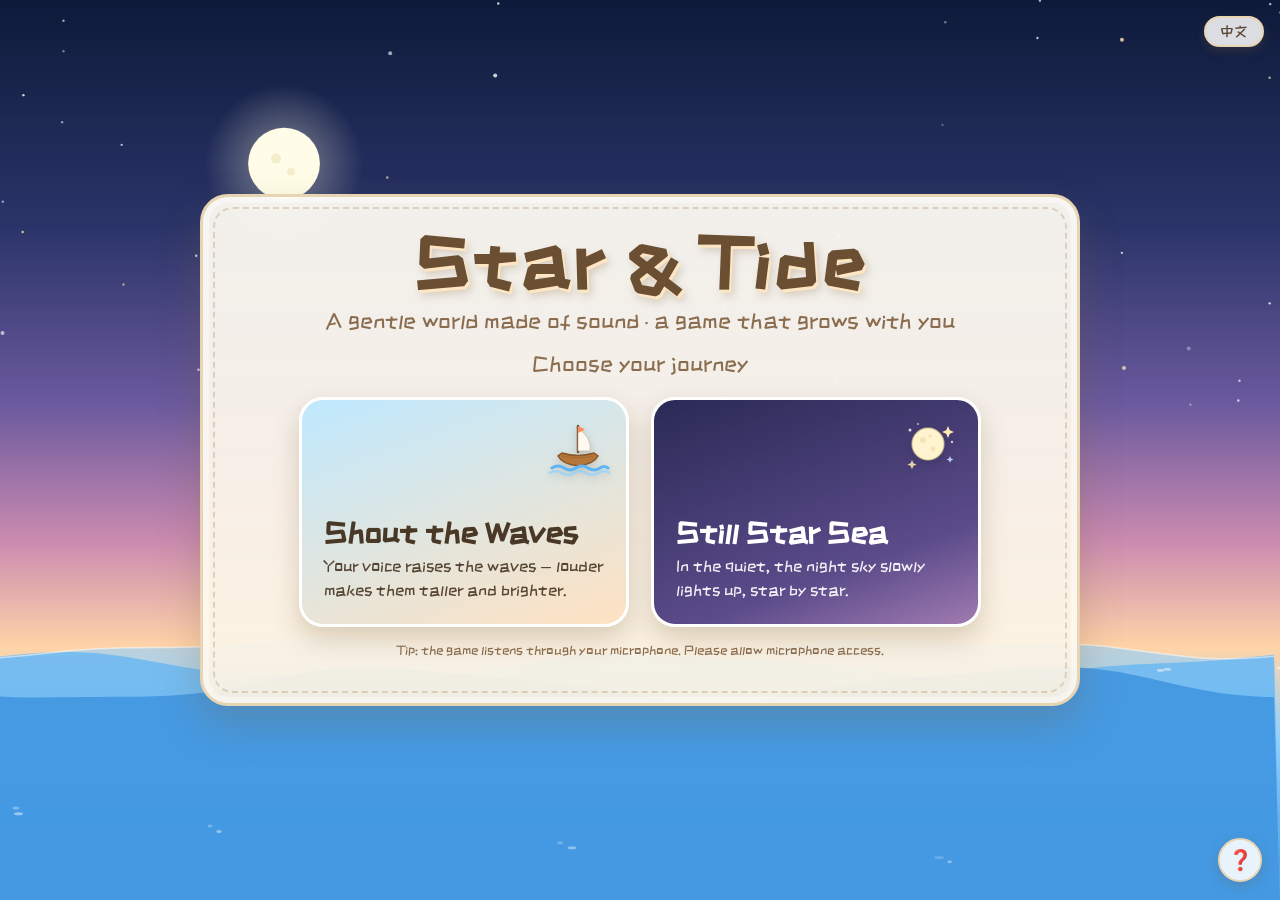
==== voice/index.html @ 32ef1d7f "Initial commit: bilingual minimalist sound portfolio" ====
<!DOCTYPE html>
<html lang="zh">
<head>
<meta charset="UTF-8" />
<meta name="viewport" content="width=device-width, initial-scale=1.0, maximum-scale=1.0, user-scalable=no" />
<title>星海潮汐 · 声音里的温柔世界</title>
<link rel="preconnect" href="https://fonts.googleapis.com">
<link href="https://fonts.googleapis.com/css2?family=ZCOOL+KuaiLe&family=Baloo+2:wght@500;700&display=swap" rel="stylesheet">
<style>
  :root{
    --paper:#fbf3e4; --ink:#5a4632; --soft:#8a6d4f;
    --accent:#ff9bb3; --accent2:#7fc7ff; --gold:#ffd27a; --shadow:rgba(120,90,50,.25);
  }
  *{box-sizing:border-box;-webkit-tap-highlight-color:transparent;}
  html,body{margin:0;padding:0;height:100%;overflow:hidden;}
  body{font-family:'ZCOOL KuaiLe','Baloo 2','STKaiti','KaiTi','Comic Sans MS',cursive,sans-serif;color:var(--ink);background:var(--paper);user-select:none;}
  #game{position:fixed;inset:0;width:100%;height:100%;display:block;z-index:1;}
  .overlay{position:fixed;inset:0;z-index:10;display:flex;align-items:center;justify-content:center;flex-direction:column;padding:24px;text-align:center;}
  .hidden{display:none !important;}
  .panel{background:linear-gradient(180deg,rgba(255,252,244,.94),rgba(251,243,228,.94));border:3px solid #e7d4b3;border-radius:28px;box-shadow:0 18px 40px var(--shadow), inset 0 0 0 6px rgba(255,255,255,.35);padding:30px 34px;max-width:880px;width:100%;position:relative;}
  .panel::after{content:"";position:absolute;inset:10px;border-radius:20px;border:2px dashed rgba(180,150,110,.35);pointer-events:none;}
  h1.title{font-size:clamp(38px,7vw,72px);margin:0 0 6px;color:#6b4f33;letter-spacing:4px;text-shadow:2px 3px 0 #ffe6c2, 4px 6px 8px var(--shadow);}
  .subtitle{font-size:clamp(16px,2.6vw,22px);color:var(--soft);margin:0 0 22px;}
  .cards{display:flex;gap:22px;flex-wrap:wrap;justify-content:center;}
  .theme-card{flex:1 1 280px;max-width:330px;min-height:230px;border-radius:24px;cursor:pointer;position:relative;overflow:hidden;border:3px solid #fff;box-shadow:0 12px 26px var(--shadow);transition:transform .35s cubic-bezier(.2,.9,.3,1.4), box-shadow .35s;padding:22px;color:#4a3826;display:flex;flex-direction:column;justify-content:flex-end;text-align:left;}
  .theme-card:hover{transform:translateY(-10px) rotate(-1deg);box-shadow:0 22px 40px var(--shadow);}
  .theme-card.wave{background:linear-gradient(160deg,#bfe9ff,#ffe2c2);}
  .theme-card.star{background:linear-gradient(160deg,#2a2a55,#5b4b8a 70%,#a07bb0);color:#fff;}
  .theme-card .emoji{position:absolute;top:14px;right:16px;width:64px;height:64px;filter:drop-shadow(0 3px 4px rgba(0,0,0,.15));}
  .theme-card h2{font-size:30px;margin:0 0 6px;}
  .theme-card p{font-size:16px;margin:0;opacity:.92;line-height:1.5;}
  .btn{font-family:inherit;cursor:pointer;border:none;border-radius:999px;padding:12px 26px;font-size:18px;color:#fff;background:linear-gradient(180deg,#ffb06b,#ff8fae);box-shadow:0 8px 18px rgba(255,140,150,.4), inset 0 2px 0 rgba(255,255,255,.5);transition:transform .2s, filter .2s;letter-spacing:1px;}
  .btn:hover{transform:scale(1.06);filter:brightness(1.05);}
  .btn:active{transform:scale(.97);}
  .btn.ghost{background:linear-gradient(180deg,#cdeaff,#a9d8ff);color:#3a5a78;box-shadow:0 8px 18px rgba(120,180,230,.4);}
  .btn.gold{background:linear-gradient(180deg,#ffe08a,#ffbf57);color:#7a5a20;}
  .btn.small{padding:8px 16px;font-size:15px;}
  .lang-pill{position:fixed;top:16px;right:16px;z-index:30;background:rgba(255,255,255,.85);border:2px solid #e7d4b3;border-radius:999px;padding:6px 14px;cursor:pointer;font-size:15px;color:var(--ink);box-shadow:0 4px 10px var(--shadow);}
  #hud .topbar{position:fixed;top:0;left:0;right:0;z-index:12;display:flex;justify-content:space-between;align-items:flex-start;padding:14px 18px;pointer-events:none;}
  #hud .topbar > *{pointer-events:auto;}
  .level-tag{background:rgba(255,252,244,.9);border:2px solid #e7d4b3;border-radius:18px;padding:8px 16px;box-shadow:0 6px 14px var(--shadow);text-align:left;line-height:1.3;}
  .level-tag .lname{font-size:20px;color:#6b4f33;}
  .level-tag .lsub{font-size:13px;color:var(--soft);}
  .timer-box{background:rgba(255,252,244,.9);border:2px solid #e7d4b3;border-radius:18px;padding:8px 18px;box-shadow:0 6px 14px var(--shadow);text-align:center;min-width:110px;}
  .timer-box .tnum{font-size:30px;color:#d2691e;line-height:1;}
  .timer-box .tlabel{font-size:12px;color:var(--soft);}
  .hud-tools{display:flex;gap:8px;}
  #hud .dock{position:fixed;left:0;right:0;bottom:0;z-index:12;display:flex;justify-content:center;align-items:flex-end;gap:18px;padding:14px 18px 18px;flex-wrap:wrap;}
  .meter-wrap{background:rgba(255,252,244,.92);border:2px solid #e7d4b3;border-radius:20px;padding:10px 14px;box-shadow:0 8px 18px var(--shadow);display:flex;gap:14px;align-items:center;}
  #meter{display:block;border-radius:10px;}
  .meter-info{text-align:left;font-size:13px;color:var(--soft);line-height:1.4;min-width:96px;}
  .meter-info b{color:#d2691e;font-size:18px;}
  .progress-wrap{background:rgba(255,252,244,.92);border:2px solid #e7d4b3;border-radius:20px;padding:10px 16px;box-shadow:0 8px 18px var(--shadow);min-width:240px;}
  .progress-wrap .plabel{font-size:13px;color:var(--soft);display:flex;justify-content:space-between;}
  .pbar{height:16px;background:#eadfca;border-radius:999px;overflow:hidden;margin-top:6px;position:relative;}
  .pbar .fill{height:100%;width:0%;border-radius:999px;background:linear-gradient(90deg,#7fc7ff,#ffd27a,#ff9bb3);transition:width .25s;}
  .pticks{position:absolute;top:0;bottom:0;width:2px;background:rgba(120,90,50,.5);}
  .pticks.t60{left:60%;} .pticks.t80{left:80%;} .pticks.t100{left:100%;}
  .enc-box{background:rgba(255,252,244,.95);border:2px solid #e7d4b3;border-radius:20px;padding:10px 18px;box-shadow:0 8px 18px var(--shadow);max-width:360px;font-size:17px;color:#6b4f33;min-height:24px;display:flex;align-items:center;transition:opacity .4s;}
  .center-stage{position:fixed;inset:0;z-index:15;display:flex;align-items:center;justify-content:center;flex-direction:column;pointer-events:none;}
  .start-card{pointer-events:auto;}
  .count-num{font-size:clamp(90px,22vw,200px);color:#fff;text-shadow:0 6px 16px rgba(0,0,0,.3);animation:pop .9s ease;}
  @keyframes pop{0%{transform:scale(.3);opacity:0;}40%{transform:scale(1.1);opacity:1;}100%{transform:scale(1);opacity:.9;}}
  .result-stars{font-size:38px;margin:8px 0 12px;letter-spacing:6px;color:#f5a623;text-shadow:0 2px 6px rgba(245,166,35,.3);}
  .result-enc{font-size:20px;color:#6b4f33;line-height:1.6;margin:8px 0 18px;white-space:pre-line;}
  .result-btns{display:flex;gap:14px;justify-content:center;flex-wrap:wrap;}
  .note{font-size:13px;color:var(--soft);margin-top:14px;line-height:1.5;}
  .fade{animation:fadein .6s ease;}
  @keyframes fadein{from{opacity:0;transform:translateY(10px);}to{opacity:1;transform:none;}}
  .mic-hint{font-size:16px;color:var(--soft);margin:10px 0;}
  .info-btn{position:fixed;bottom:18px;right:18px;z-index:30;width:44px;height:44px;border-radius:50%;border:2px solid #e7d4b3;background:rgba(255,255,255,.88);box-shadow:0 4px 12px var(--shadow);cursor:pointer;font-size:20px;display:flex;align-items:center;justify-content:center;transition:transform .2s;}
  .info-btn:hover{transform:scale(1.1);}
  .info-modal{position:fixed;inset:0;z-index:50;display:flex;align-items:center;justify-content:center;background:rgba(30,20,10,.45);padding:20px;}
  .info-panel{background:linear-gradient(180deg,rgba(255,252,244,.97),rgba(251,243,228,.97));border:3px solid #e7d4b3;border-radius:24px;box-shadow:0 18px 40px var(--shadow);padding:28px 30px;max-width:520px;width:100%;max-height:80vh;overflow-y:auto;position:relative;text-align:left;line-height:1.7;font-size:15px;color:#5a4632;}
  .info-panel h2{font-size:24px;color:#6b4f33;margin:0 0 14px;text-align:center;}
  .info-panel h3{font-size:17px;color:#6b4f33;margin:16px 0 6px;}
  .info-panel p{margin:6px 0;}
  .info-close{position:absolute;top:12px;right:16px;font-size:22px;cursor:pointer;color:var(--soft);background:none;border:none;line-height:1;}
  .info-close:hover{color:#d2691e;}
</style>
</head>
<body>
  <canvas id="game"></canvas>
  <div class="lang-pill" id="langPill">EN</div>
  <button class="info-btn" id="btnInfo" title="说明">❓</button>

  <div class="info-modal hidden" id="infoModal">
    <div class="info-panel">
      <button class="info-close" id="btnInfoClose">✕</button>
      <h2 id="infoTitle">游戏说明</h2>
      <div id="infoBody"></div>
    </div>
  </div>

  <div class="overlay" id="home">
    <div class="panel fade">
      <h1 class="title" data-i18n="title">星海潮汐</h1>
      <p class="subtitle" data-i18n="subtitle">声音里的温柔世界 · 一个用声音陪伴成长的小游戏</p>
      <p class="subtitle" style="margin-top:-10px" data-i18n="chooseTheme">请选择你的旅程</p>
      <div class="cards">
        <div class="theme-card wave" data-theme="wave">
          <div class="emoji"><svg viewBox="0 0 64 64" width="64" height="64"><path d="M12 42 Q16 50 32 52 Q48 50 52 42 L48 39 Q32 44 16 39 Z" fill="#b5763a" stroke="#8a5528" stroke-width="1.5"/><path d="M16 42 Q32 46 48 42" fill="none" stroke="rgba(138,85,40,.4)" stroke-width="1"/><line x1="32" y1="38" x2="32" y2="12" stroke="#7a5230" stroke-width="2.5" stroke-linecap="round"/><path d="M32 14 Q46 24 44 37 L32 37 Z" fill="#fff8ee" stroke="rgba(180,160,130,.5)" stroke-width="1"/><path d="M32 12 L39 15.5 L32 19 Z" fill="#ff8c5a"/><path d="M6 54 Q12 50 18 54 Q24 58 30 54 Q36 50 42 54 Q48 58 54 54 Q58 51 62 54" fill="none" stroke="#5fb4f5" stroke-width="3" stroke-linecap="round"/><path d="M4 59 Q10 55 16 59 Q22 63 28 59 Q34 55 40 59 Q46 63 52 59 Q58 55 64 59" fill="none" stroke="#8fd0ff" stroke-width="2.5" stroke-linecap="round" opacity=".7"/></svg></div>
          <h2 data-i18n="themeWaveName">呐喊逐浪</h2>
          <p data-i18n="themeWaveDesc">用声音唤起浪花，声音越大，浪越高、越灿烂。</p>
        </div>
        <div class="theme-card star" data-theme="star">
          <div class="emoji"><svg viewBox="0 0 64 64" width="64" height="64"><circle cx="30" cy="30" r="16" fill="#fff4cf" stroke="rgba(220,200,140,.6)" stroke-width="1.5"/><circle cx="25" cy="26" r="3" fill="rgba(230,215,160,.5)"/><circle cx="35" cy="35" r="2.4" fill="rgba(230,215,160,.5)"/><circle cx="32" cy="22" r="1.8" fill="rgba(230,215,160,.5)"/><path d="M50 12 l1.8 4.2 4.2 1.8 -4.2 1.8 -1.8 4.2 -1.8 -4.2 -4.2 -1.8 4.2 -1.8 Z" fill="#ffe9b0"/><path d="M14 46 l1.4 3.2 3.2 1.4 -3.2 1.4 -1.4 3.2 -1.4 -3.2 -3.2 -1.4 3.2 -1.4 Z" fill="#ffe9b0" opacity=".85"/><path d="M52 42 l1 2.4 2.4 1 -2.4 1 -1 2.4 -1 -2.4 -2.4 -1 2.4 -1 Z" fill="#cfe3ff" opacity=".9"/><circle cx="12" cy="16" r="1.5" fill="#fff" opacity=".8"/><circle cx="54" cy="28" r="1.2" fill="#fff" opacity=".7"/><circle cx="20" cy="10" r="1" fill="#ffe9b0" opacity=".7"/></svg></div>
          <h2 data-i18n="themeStarName">静观星海</h2>
          <p data-i18n="themeStarDesc">在安静中，让夜空缓缓亮起，星星越来越多。</p>
        </div>
      </div>
      <p class="note" data-i18n="homeNote">小贴士：游戏需要麦克风来聆听你的声音，请允许使用麦克风。</p>
    </div>
  </div>

  <div class="overlay hidden" id="hud">
    <div class="topbar">
      <div style="display:flex;gap:10px;align-items:flex-start;">
        <button class="btn ghost small" id="btnHome" title="返回首页" data-i18n-title="btnHomeTitle">🏠</button>
        <div class="level-tag">
          <div class="lname" id="hudLevelName">—</div>
          <div class="lsub" id="hudLevelSub">—</div>
        </div>
      </div>
      <div style="display:flex;gap:10px;align-items:flex-start;">
        <div class="timer-box">
          <div class="tnum" id="hudTimer">--</div>
          <div class="tlabel" id="hudTimerLabel">--</div>
        </div>
        <div class="hud-tools">
          <button class="btn ghost small" id="btnSound">🔊</button>
          <button class="btn ghost small" id="btnBack">↩</button>
        </div>
      </div>
    </div>
    <div class="center-stage" id="centerStage"></div>
    <div class="dock">
      <div class="meter-wrap">
        <canvas id="meter" width="200" height="64"></canvas>
        <div class="meter-info">
          <div data-i18n="volLabel">声音强度</div>
          <b id="volNum">0</b>
          <div id="dbNum" style="font-size:11px;">~ 0 dB</div>
          <div style="font-size:11px;" data-i18n="histLabel">近30秒声音记录</div>
        </div>
      </div>
      <div class="progress-wrap">
        <div class="plabel"><span data-i18n="goalLabel">本关目标</span><span id="goalPct">0%</span></div>
        <div class="pbar">
          <div class="pticks t60"></div><div class="pticks t80"></div><div class="pticks t100"></div>
          <div class="fill" id="goalFill"></div>
        </div>
      </div>
      <div class="enc-box" id="encBox" data-i18n="encStart">准备好，就开始吧！</div>
    </div>
  </div>

  <div class="overlay hidden" id="result">
    <div class="panel fade">
      <h1 class="title" id="resultTitle" style="font-size:46px;">🌟</h1>
      <div class="result-stars" id="resultStars">★★★</div>
      <p class="result-enc" id="resultEnc">—</p>
      <div class="result-btns" id="resultBtns"></div>
    </div>
  </div>

<script>
"use strict";
const I18N = {
  zh:{
    title:"星海潮汐", subtitle:"声音里的温柔世界 · 一个用声音陪伴成长的小游戏",
    chooseTheme:"请选择你的旅程",
    themeWaveName:"呐喊逐浪", themeWaveDesc:"用声音唤起浪花，声音越大，浪越高、越灿烂。",
    themeStarName:"静观星海", themeStarDesc:"在安静中，让夜空缓缓亮起，星星越来越多。",
    homeNote:"小贴士：游戏需要麦克风来聆听你的声音，请允许使用麦克风。",
    start:"开始", back:"返回首页", next:"下一关", replay:"再来一次",
    langToggle:"EN",
    volLabel:"声音强度", histLabel:"近30秒声音记录",
    goalLabel:"本关目标", goalFull:"圆满达成",
    timerLeft:"剩余时间", timerRun:"已进行",
    levelLabel:"第 {n} 关", endless:"无尽探索",
    waveTag:"呐喊逐浪", starTag:"静观星海",
    encStart:"准备好，就开始吧！",
    micTitle:"正在聆听你的声音…",
    micHint:"请允许浏览器使用麦克风，这是游戏唯一的数据来源。",
    micErr:"没能连接到麦克风。",
    micFallback:"用点击模拟声音继续体验",
    countGo:"开始！",
    paused:"已暂停",
    wave_low:"轻轻吸一口气，试着把声音放出来吧～",
    wave_mid:"再大声一点点，浪花会更欢快！",
    wave_high:"太棒了！海浪正随着你的声音翻涌！",
    wave_none:"还没有声音呢，深呼吸，喊出来试试看。",
    star_loud:"把声音轻轻收起来，看星星慢慢醒来。",
    star_quiet:"好安静呀，星空正为你一点点铺开。",
    wave_t0:"每一次发声，海面都轻轻回应了你。再来一次，浪花会更高！",
    wave_t60:"海浪已为你跳起温柔的舞，真了不起！",
    wave_t80:"汹涌的浪花在为你欢呼，气势如虹！",
    wave_t100:"你与大海共鸣，整片海洋都在为你歌唱！",
    star_t0:"你已经点亮了几颗小星星，慢慢来，星海会越来越大。",
    star_t60:"星河初现，宁静而美好，你做得很好。",
    star_t80:"银河横贯天际，你的安静真了不起。",
    star_t100:"你与星空融为一体，静谧圆满，温柔至极。",
    endlessDone:"你探索了 {t} 秒，声音里的世界因你而生动。",
    wave_motto_t100:"🌊 整片海洋都在为你欢呼，你就是最耀眼的浪花！",
    wave_motto_t80:"🌊 浪潮因你而澎湃，你真的很了不起！",
    wave_motto_t60:"🌊 浪花已为你跳跃，继续加油，大海在等你！",
    wave_motto_t0:"🌊 每一朵浪花都记住了你的声音，再试一次吧！",
    star_motto_t100:"🌌 整片星河为你闪耀，你的宁静温柔而强大！",
    star_motto_t80:"🌌 银河因你而流淌，安静的力量真了不起！",
    star_motto_t60:"🌌 星星已为你亮起，继续守护这份宁静吧！",
    star_motto_t0:"🌌 第一颗星星已悄悄亮起，再安静一点点就好！",
    endlessMottoWave:"🌊 你的探索永不止步，大海因你而生动！",
    endlessMottoStar:"🌌 你的宁静让星空永不黯淡，继续前行吧！",
    hintLoud:"\n（再大声一点、多发几声，稍微努力一下就可以通过啦，再来一次吧！）",
    hintQuiet:"\n（再安静一点，稍微努力一下就可以通过啦，再来一次吧！）",
    hintUnlock:"\n（已解锁下一关，也可以再练一次拿更好的成绩！）",
    fallbackHint:"（{t}：按住空格 / 点击 制造声音）",
    btnHomeTitle:"返回首页",
    infoTitle:"游戏说明",
    infoHowTo:"🎮 操作说明",
    infoHowToBody:"① 选择主题卡片进入游戏；\n② 允许浏览器使用麦克风；\n③ 「呐喊逐浪」——对着麦克风发声，声音越大浪花越高；\n④ 「静观星海」——保持安静，星空会缓缓亮起；\n⑤ 每关有目标进度，达到 60% 以上即可解锁下一关；\n⑥ 若无麦克风，可点击右上角 🔊 切换为点击/空格模拟声音。",
    infoAbout:"🌊 开发背景",
    infoAboutBody:"「星海潮汐」是一款以声音为交互核心的温柔小游戏，专为儿童与家庭设计。\n\n我们相信声音是情感表达最自然的方式——孩子的一声呐喊、一次安静，都值得被看见。游戏用海浪与星空回应孩子的声音，让他们在玩耍中感受表达与宁静的力量。\n\n本游戏为纯前端实现，无需安装，打开即玩。所有声音数据仅在本地浏览器中处理，不会上传任何信息。",
    infoClose:"关闭"
  },
  en:{
    title:"Star & Tide", subtitle:"A gentle world made of sound · a game that grows with you",
    chooseTheme:"Choose your journey",
    themeWaveName:"Shout the Waves", themeWaveDesc:"Your voice raises the waves — louder makes them taller and brighter.",
    themeStarName:"Still Star Sea", themeStarDesc:"In the quiet, the night sky slowly lights up, star by star.",
    homeNote:"Tip: the game listens through your microphone. Please allow microphone access.",
    start:"Start", back:"Home", next:"Next", replay:"Retry",
    langToggle:"中文",
    volLabel:"Sound", histLabel:"Last 30s",
    goalLabel:"Goal", goalFull:"Complete!",
    timerLeft:"Time left", timerRun:"Elapsed",
    levelLabel:"Level {n}", endless:"Endless",
    waveTag:"Shout the Waves", starTag:"Still Star Sea",
    encStart:"When you are ready, begin!",
    micTitle:"Listening to your voice…",
    micHint:"Please allow the browser to use your microphone — it is the only data source.",
    micErr:"Could not connect to the microphone.",
    micFallback:"Continue with tap-to-simulate sound",
    countGo:"Go!",
    paused:"Paused",
    wave_low:"Take a breath and try letting your voice out~",
    wave_mid:"A little louder — the waves will cheer more!",
    wave_high:"Wonderful! The waves surge with your voice!",
    wave_none:"No sound yet — breathe deep and give a shout.",
    star_loud:"Softly gather your voice; watch the stars wake.",
    star_quiet:"So quiet — the starry sky unfolds for you.",
    wave_t0:"Every sound you made, the sea gently answered. Try again — the waves will rise higher!",
    wave_t60:"The waves danced a tender dance for you — bravo!",
    wave_t80:"Roaring waves cheer for you, full of spirit!",
    wave_t100:"You resonated with the ocean; the whole sea sings for you!",
    star_t0:"You already lit a few little stars. Take your time — the sea of stars will grow.",
    star_t60:"A river of stars appears, calm and beautiful — well done.",
    star_t80:"The galaxy stretches across the sky; your quiet is amazing.",
    star_t100:"You became one with the stars — serene, whole, and tender.",
    endlessDone:"You explored for {t} seconds; the world of sound came alive because of you.",
    wave_motto_t100:"🌊 The whole ocean cheers for you — you are the brightest wave!",
    wave_motto_t80:"🌊 The waves surge because of you — truly amazing!",
    wave_motto_t60:"🌊 The waves are dancing for you — keep going, the sea awaits!",
    wave_motto_t0:"🌊 Every wave remembers your voice — try once more!",
    star_motto_t100:"🌌 The entire galaxy shines for you — your calm is gentle and powerful!",
    star_motto_t80:"🌌 The milky way flows because of you — the power of quiet is amazing!",
    star_motto_t60:"🌌 Stars have lit up for you — keep guarding this serenity!",
    star_motto_t0:"🌌 The first star has quietly appeared — just a little more quiet!",
    endlessMottoWave:"🌊 Your exploration never stops — the sea comes alive because of you!",
    endlessMottoStar:"🌌 Your calm keeps the stars shining — keep going!",
    hintLoud:"\n(A little louder and more voices — just a bit more effort and you'll pass. Try again!)",
    hintQuiet:"\n(A little quieter — just a bit more effort and you'll pass. Try again!)",
    hintUnlock:"\n(Next level unlocked! You can also retry for a better score!)",
    fallbackHint:"({t}: hold Space / tap to make sound)",
    btnHomeTitle:"Back to home",
    infoTitle:"About",
    infoHowTo:"🎮 How to Play",
    infoHowToBody:"① Pick a theme card to start;\n② Allow microphone access in your browser;\n③ \"Shout the Waves\" — speak/shout into the mic, louder makes bigger waves;\n④ \"Still Star Sea\" — stay quiet and watch the starry sky light up;\n⑤ Reach 60%+ of the goal to unlock the next level;\n⑥ No mic? Tap 🔊 to switch to tap/space-bar sound simulation.",
    infoAbout:"🌊 Background",
    infoAboutBody:"\"Star & Tide\" is a gentle voice-driven mini game designed for children and families.\n\nWe believe voice is the most natural form of emotional expression — a child's shout or silence deserves to be seen. The game responds with waves and starlight, letting kids feel the power of expression and calm through play.\n\nThis game is pure front-end, no installation needed. All audio data is processed locally in your browser — nothing is ever uploaded.",
    infoClose:"Close"
  }
};
let lang = localStorage.getItem("lang") || "en";

/**
 * Translate a key to the current language string.
 * @param {string} k - i18n key
 * @returns {string} Translated text or the key itself if not found
 */
const T = k => (I18N[lang][k] != null ? I18N[lang][k] : k);

/** Linear interpolation between a and b by factor t. */
const lerp=(a,b,t)=>a+(b-a)*t;

/** Clamp value v between min a and max b. */
const clamp=(v,a,b)=>Math.max(a,Math.min(b,v));

/** Generate a random float between a and b. */
const rand=(a,b)=>a+Math.random()*(b-a);

/**
 * Draw a rounded rectangle path on the given context.
 * @param {CanvasRenderingContext2D} c - Target context
 * @param {number} x - X position
 * @param {number} y - Y position
 * @param {number} w - Width
 * @param {number} h - Height
 * @param {number} r - Corner radius
 */
function roundRect(c,x,y,w,h,r){c.beginPath();c.moveTo(x+r,y);c.arcTo(x+w,y,x+w,y+h,r);c.arcTo(x+w,y+h,x,y+h,r);c.arcTo(x,y+h,x,y,r);c.arcTo(x,y,x+w,y,r);c.closePath();}

/** Apply i18n translations to all elements with data-i18n / data-i18n-title attributes. */
function setI18n(){
  document.querySelectorAll("[data-i18n]").forEach(el=>{el.textContent=T(el.dataset.i18n);});
  document.querySelectorAll("[data-i18n-title]").forEach(el=>{el.title=T(el.dataset.i18nTitle);});
  const pill=document.getElementById("langPill"); if(pill) pill.textContent=T("langToggle");
}

/**
 * Format seconds into a readable time string (e.g. "1:05").
 * @param {number} s - Seconds
 * @returns {string} Formatted time
 */
function fmtTime(s){s=Math.max(0,Math.ceil(s));const m=Math.floor(s/60);const ss=s%60;return (m>0?m+":":"")+String(ss).padStart(m>0?2:1,"0");}

const wasTest = false; // Test mode: enable 5-second levels for quick result preview
const LEVELS = wasTest
  ? [{id:1,duration:5}]
  : [
      {id:1,duration:30},
      {id:2,duration:50},
      {id:3,duration:90},
      {id:4,duration:120},
      {id:5,duration:Infinity}
    ];
const state={
  screen:"home",
  theme:null,
  levelIndex:0,
  started:false,
  running:false,
  countdown:0,
  timeLeft:0,
  elapsed:0,
  score:0,
  target:0,
  vol:0,
  rawVol:0,
  history:[],
  histAccum:0,
  encKey:null,
  paused:false,
  audioFallback:false,
  fallbackVol:0
};
let audioCtx=null, analyser=null, micData=null, audioReady=false;

/**
 * Initialize microphone audio input via Web Audio API.
 * @returns {Promise<boolean>} True if mic access was granted
 */
async function initAudio(){
  try{
    const stream=await navigator.mediaDevices.getUserMedia({
      audio:{echoCancellation:false,noiseSuppression:false,autoGainControl:false}
    });
    audioCtx=new (window.AudioContext||window.webkitAudioContext)();
    const src=audioCtx.createMediaStreamSource(stream);
    analyser=audioCtx.createAnalyser();
    analyser.fftSize=1024;
    src.connect(analyser);
    micData=new Uint8Array(analyser.fftSize);
    audioReady=true;
    return true;
  }catch(e){
    audioReady=false;
    return false;
  }
}
/**
 * Get the current normalized volume level (0~1) from mic or fallback.
 * @returns {number} Volume level between 0 and 1
 */
function getVolume(){
  if(state.audioFallback){
    return state.fallbackVol;
  }
  if(!audioReady||!analyser) return 0;
  analyser.getByteTimeDomainData(micData);
  let sum=0;
  for(let i=0;i<micData.length;i++){const v=(micData[i]-128)/128;sum+=v*v;}
  const rms=Math.sqrt(sum/micData.length);
  return clamp(rms*3.2,0,1);
}
const canvas=document.getElementById("game");
const ctx=canvas.getContext("2d");
const meter=document.getElementById("meter");
const mctx=meter.getContext("2d");
let W=0,H=0,DPR=1;

/** Resize the canvas to match the window size with device pixel ratio scaling. */
function resize(){
  DPR=Math.min(2,window.devicePixelRatio||1);
  W=window.innerWidth; H=window.innerHeight;
  canvas.width=W*DPR; canvas.height=H*DPR;
  canvas.style.width=W+"px"; canvas.style.height=H+"px";
  ctx.setTransform(DPR,0,0,DPR,0,0);
}
window.addEventListener("resize",resize); resize();
let scene={clouds:[],flowers:[],trees:[],butterflies:[],birds:[],stars:[],moon:null,sun:null,particles:[],seaItems:[],boats:[]};
let homeMoon={x:0,y:0,r:30}; // Home page moon random position + size (randomized on each load)
homeMoon={x:rand(W*0.12,W*0.88), y:rand(H*0.05,H*0.2), r:30*rand(0.8,1.2)};
/**
 * Build all scene objects (clouds, flowers, boats, fish, birds, stars, etc.) for the given theme.
 * @param {string} theme - "wave" or "star"
 */
function buildScene(theme){
  scene={clouds:[],flowers:[],trees:[],butterflies:[],birds:[],stars:[],moon:null,sun:null,particles:[],seaItems:[],boats:[]};
  const cloudN = theme==="star"?5:7;
  for(let i=0;i<cloudN;i++){
    scene.clouds.push({x:rand(0,W),y:rand(H*0.05,H*0.4),s:rand(.7,1.5),sp:rand(6,16)*(Math.random()<.5?-1:1)});
  }
  for(let i=0;i<14;i++){
    scene.flowers.push({x:rand(0,W),y:H-rand(0,40),c:["#ff9bb3","#ffd27a","#b6e3a7","#c9a7ff","#ffb56b"][i%5],s:rand(.7,1.3),ph:rand(0,6)});
  }
  if(theme==="wave"){
    // Sun at random position
    scene.sun={x:rand(W*0.15,W*0.85), y:rand(H*0.08,H*0.28)};
    // Distant boats drifting right-to-left, with random cargo ships
    const boatN=Math.floor(rand(2,5));
    for(let i=0;i<boatN;i++){
      const isShip=Math.random()<0.3;
      scene.boats.push({x:rand(0,W),s:rand(.6,1.1),sp:rand(10,22),ph:rand(0,6),type:isShip?"ship":"sail"});
    }
    // Swimming fish in the sea, 5 species randomly generated
    const fishN=Math.floor(rand(3,7));
    for(let i=0;i<fishN;i++){
      const kind=Math.floor(rand(0,5));
      const dir=Math.random()<.5?-1:1;
      scene.seaItems.push({
        type:"fish", kind:kind,
        x:rand(W*0.05,W*0.95), y:rand(H*0.66,H*0.92),
        vx:rand(10,35)*dir, s:rand(.7,1.3), ph:rand(0,6)
      });
    }
    // Seagulls (random flight direction)
    for(let i=0;i<5;i++){ const dir=Math.random()<.5?-1:1; scene.birds.push({x:rand(0,W),y:rand(H*0.08,H*0.35),sp:rand(18,42),ph:rand(0,6),s:rand(.7,1.2),dir:dir}); }
  }
  if(theme==="star"){
    for(let i=0;i<4;i++){
      scene.butterflies.push({x:rand(0,W),y:rand(H*0.3,H*0.7),vx:rand(-20,20),vy:rand(-12,12),ph:rand(0,6),s:rand(.7,1.2)});
    }
  }
  if(theme==="star"){
    const maxStars=160;
    for(let i=0;i<maxStars;i++){
      scene.stars.push({
        x:rand(0,W), y:rand(0,H*0.62), r:rand(.6,2.2),
        ph:rand(0,6.28), sp:rand(.6,2), reveal:0,
        hue: Math.random()<.15?"#ffe9b0":(Math.random()<.3?"#cfe3ff":"#ffffff")
      });
    }
    scene.moon={type:"full",x:rand(W*0.15,W*0.85),y:rand(H*0.12,H*0.34),r:rand(34,52)};
  }
}
/**
 * Paint a vertical linear gradient sky background.
 * @param {string} top - Top color
 * @param {string} bottom - Bottom color
 */
function paintSky(top,bottom){
  const g=ctx.createLinearGradient(0,0,0,H);
  g.addColorStop(0,top); g.addColorStop(1,bottom);
  ctx.fillStyle=g; ctx.fillRect(0,0,W,H);
}

/**
 * Draw a soft radial-gradient circle (glow effect).
 * @param {number} x - Center X
 * @param {number} y - Center Y
 * @param {number} r - Radius
 * @param {string} color - Center color (fades to transparent)
 */
function softCircle(x,y,r,color){
  const g=ctx.createRadialGradient(x,y,0,x,y,r);
  g.addColorStop(0,color); g.addColorStop(1,"rgba(255,255,255,0)");
  ctx.fillStyle=g; ctx.beginPath(); ctx.arc(x,y,r,0,6.2832); ctx.fill();
}

/**
 * Draw a fluffy cloud composed of overlapping circles with a soft bottom shadow.
 * @param {number} x - Cloud center X
 * @param {number} y - Cloud center Y
 * @param {number} s - Scale factor
 * @param {number} alpha - Opacity (0~1)
 */
function drawCloud(x,y,s,alpha){
  ctx.save(); ctx.globalAlpha=alpha;
  const r=22*s;
  // Multiple overlapping circles form a natural cloud shape
  ctx.fillStyle="#ffffff";
  ctx.beginPath();
  ctx.arc(x, y, r*0.9, 0, 6.2832);
  ctx.arc(x+r*0.8, y-r*0.25, r*0.7, 0, 6.2832);
  ctx.arc(x+r*1.6, y, r*0.8, 0, 6.2832);
  ctx.arc(x+r*0.4, y-r*0.55, r*0.6, 0, 6.2832);
  ctx.arc(x+r*1.1, y-r*0.5, r*0.65, 0, 6.2832);
  ctx.arc(x+r*0.8, y+r*0.2, r*0.75, 0, 6.2832);
  ctx.fill();
  // Soft bottom shadow
  ctx.fillStyle="rgba(200,215,235,.25)";
  ctx.beginPath();
  ctx.ellipse(x+r*0.8, y+r*0.35, r*1.3, r*0.35, 0, 0, 6.2832);
  ctx.fill();
  ctx.restore();
}
/**
 * Draw a small flower with petals and a stem that sways in the breeze.
 * @param {number} x - Base X position
 * @param {number} y - Base Y position
 * @param {string} c - Petal color
 * @param {number} s - Scale factor
 * @param {number} ph - Phase offset for sway animation
 * @param {number} t - Current time in seconds
 */
function drawFlower(x,y,c,s,ph,t){
  ctx.save(); ctx.translate(x,y); ctx.scale(s,s);
  ctx.strokeStyle="#5a8a4a"; ctx.lineWidth=3; ctx.beginPath(); ctx.moveTo(0,0); ctx.lineTo(0,-18); ctx.stroke();
  const sway=Math.sin(t*1.1+ph)*2;
  ctx.translate(sway,-18);
  for(let i=0;i<5;i++){
    ctx.save(); ctx.rotate(i/5*6.2832);
    ctx.fillStyle=c; ctx.beginPath(); ctx.ellipse(0,-7,4,7,0,0,6.2832); ctx.fill();
    ctx.restore();
  }
  ctx.fillStyle="#fff3c4"; ctx.beginPath(); ctx.arc(0,0,4,0,6.2832); ctx.fill();
  ctx.restore();
}
/**
 * Draw a simple cartoon tree with trunk and layered canopy.
 * @param {number} x - Base X position
 * @param {number} y - Base Y position
 * @param {number} s - Scale factor
 */
function drawTree(x,y,s){
  ctx.save(); ctx.translate(x,y); ctx.scale(s,s);
  ctx.fillStyle="#9c6b3f"; ctx.strokeStyle="#7a5230"; ctx.lineWidth=3;
  ctx.beginPath(); ctx.moveTo(-6,0); ctx.quadraticCurveTo(-3,-30,0,-46); ctx.quadraticCurveTo(3,-30,6,0); ctx.closePath(); ctx.fill(); ctx.stroke();
  ctx.fillStyle="#8fd08a"; ctx.strokeStyle="#5a8a4a";
  for(let i=0;i<3;i++){
    ctx.beginPath(); ctx.arc(-10+i*10,-50-i*6,16-i*3,0,6.2832); ctx.fill(); ctx.stroke();
  }
  ctx.restore();
}
/**
 * Draw a boat (sailboat or cargo ship) at the given position with rocking angle.
 * @param {number} x - X position
 * @param {number} y - Y position
 * @param {number} s - Scale factor
 * @param {number} rock - Rotation angle in radians
 * @param {string} type - "sail" or "ship"
 */
function drawBoat(x,y,s,rock,type){
  ctx.save(); ctx.translate(x,y); ctx.scale(s,s); ctx.rotate(rock);
  if(type==="ship"){
    // Cargo ship hull
    ctx.fillStyle="#5a6a7a"; ctx.strokeStyle="#3d4a56"; ctx.lineWidth=2;
    ctx.beginPath();
    ctx.moveTo(-30,0); ctx.lineTo(-26,10); ctx.quadraticCurveTo(0,14,26,10); ctx.lineTo(30,0);
    ctx.lineTo(26,-2); ctx.quadraticCurveTo(0,2,-26,-2);
    ctx.closePath(); ctx.fill(); ctx.stroke();
    // Hull stripe
    ctx.strokeStyle="rgba(255,255,255,.3)"; ctx.lineWidth=1.5;
    ctx.beginPath(); ctx.moveTo(-24,4); ctx.quadraticCurveTo(0,8,24,4); ctx.stroke();
    // Cabin
    ctx.fillStyle="#e8e0d4"; ctx.strokeStyle="#9a8a7a"; ctx.lineWidth=1;
    ctx.beginPath(); ctx.rect(-14,-14,28,13); ctx.fill(); ctx.stroke();
    // Windows
    ctx.fillStyle="#8ecae6";
    for(let i=0;i<4;i++){ ctx.beginPath(); ctx.arc(-9+i*6,-7,2.2,0,6.2832); ctx.fill(); }
    // Chimney
    ctx.fillStyle="#d94f4f";
    ctx.beginPath(); ctx.rect(-3,-24,6,11); ctx.fill();
    ctx.fillStyle="#333";
    ctx.beginPath(); ctx.rect(-3,-26,6,3); ctx.fill();
  }else{
    // Sailboat hull
    ctx.fillStyle="#b5763a"; ctx.strokeStyle="#8a5528"; ctx.lineWidth=2;
    ctx.beginPath();
    ctx.moveTo(-22,0); ctx.quadraticCurveTo(-18,10,0,12);
    ctx.quadraticCurveTo(18,10,22,0);
    ctx.lineTo(18,-2); ctx.quadraticCurveTo(0,4,-18,-2);
    ctx.closePath(); ctx.fill(); ctx.stroke();
    ctx.strokeStyle="rgba(138,85,40,.4)"; ctx.lineWidth=1;
    ctx.beginPath(); ctx.moveTo(-16,3); ctx.quadraticCurveTo(0,7,16,3); ctx.stroke();
    ctx.strokeStyle="#7a5230"; ctx.lineWidth=2.5;
    ctx.beginPath(); ctx.moveTo(0,-2); ctx.lineTo(0,-34); ctx.stroke();
    ctx.fillStyle="#fff8ee"; ctx.strokeStyle="rgba(180,160,130,.5)"; ctx.lineWidth=1;
    ctx.beginPath(); ctx.moveTo(0,-32); ctx.quadraticCurveTo(16,-20,14,-4); ctx.lineTo(0,-4); ctx.closePath(); ctx.fill(); ctx.stroke();
    ctx.fillStyle="#ff8c5a";
    ctx.beginPath(); ctx.moveTo(0,-34); ctx.lineTo(8,-30); ctx.lineTo(0,-26); ctx.closePath(); ctx.fill();
  }
  ctx.restore();
}
/**
 * Draw a seagull with flapping wings, body, head, beak and tail.
 * @param {object} b - Bird state {x, y, s, ph, dir}
 * @param {number} t - Current time in seconds
 */
function drawSeagull(b,t){
  ctx.save(); ctx.translate(b.x,b.y); ctx.scale((b.s||1)*(b.dir<0?-1:1),b.s||1);
  const flap=Math.sin(t*5+b.ph)*0.5;
  ctx.strokeStyle="#4a5568"; ctx.lineWidth=2; ctx.fillStyle="#fff";
  // Body
  ctx.beginPath(); ctx.ellipse(0,0,7,4,0,0,6.2832); ctx.fill();
  ctx.strokeStyle="rgba(74,85,104,.4)"; ctx.lineWidth=1; ctx.stroke();
  // Left wing
  ctx.fillStyle="#f7f7f7"; ctx.strokeStyle="#4a5568"; ctx.lineWidth=1.5;
  ctx.beginPath(); ctx.moveTo(-3,-2);
  ctx.quadraticCurveTo(-12,-8-flap*10,-18,-4-flap*12);
  ctx.quadraticCurveTo(-12,-2,-3,1);
  ctx.closePath(); ctx.fill(); ctx.stroke();
  // Right wing
  ctx.beginPath(); ctx.moveTo(3,-2);
  ctx.quadraticCurveTo(12,-8-flap*10,18,-4-flap*12);
  ctx.quadraticCurveTo(12,-2,3,1);
  ctx.closePath(); ctx.fill(); ctx.stroke();
  // Head
  ctx.fillStyle="#fff";
  ctx.beginPath(); ctx.arc(7,-1,3.5,0,6.2832); ctx.fill();
  // Eye
  ctx.fillStyle="#333";
  ctx.beginPath(); ctx.arc(8,-1.5,1,0,6.2832); ctx.fill();
  // Beak
  ctx.fillStyle="#f5a623";
  ctx.beginPath(); ctx.moveTo(10,-1); ctx.lineTo(14,0); ctx.lineTo(10,1.5); ctx.closePath(); ctx.fill();
  // Tail
  ctx.fillStyle="#e8e8e8";
  ctx.beginPath(); ctx.moveTo(-7,0); ctx.lineTo(-12,-2); ctx.lineTo(-11,2); ctx.closePath(); ctx.fill();
  ctx.restore();
}
/**
 * Draw a cartoon fish with body, belly, tail, dorsal fin, eye and blush.
 * @param {number} x - X position
 * @param {number} y - Y position
 * @param {number} s - Scale factor
 * @param {boolean} flip - Whether to flip horizontally
 * @param {number} t - Current time in seconds
 * @param {number} ph - Phase offset for tail animation
 * @param {number} kind - Fish species index (0~4)
 */
function drawFish(x,y,s,flip,t,ph,kind){
  ctx.save(); ctx.translate(x,y); ctx.scale(s*(flip?-1:1),s);
  const tailWag=Math.sin(t*6+ph)*0.3;
  const fishStyles=[
    {body:"#ff8c5a",tail:"#ffb08a",fin:"#ff7043",belly:"#ffe0cc"},  // Clownfish
    {body:"#5ba8e0",tail:"#8ecae6",fin:"#3d7ab5",belly:"#d4eaf7"},  // Blue tang
    {body:"#ffd23f",tail:"#ffe680",fin:"#e6a800",belly:"#fff5cc"},  // Golden fish
    {body:"#9b59b6",tail:"#c39bd3",fin:"#7d3c98",belly:"#e8daef"},  // Violet fish
    {body:"#2ecc71",tail:"#82e0aa",fin:"#1e8449",belly:"#d5f5e3"}   // Green puffer
  ];
  const st=fishStyles[kind%5];
  // Body
  ctx.fillStyle=st.body;
  ctx.beginPath(); ctx.ellipse(0,0,12,7,0,0,6.2832); ctx.fill();
  // Belly
  ctx.fillStyle=st.belly;
  ctx.beginPath(); ctx.ellipse(1,2,8,4,0,0,6.2832); ctx.fill();
  // Tail
  ctx.fillStyle=st.tail;
  ctx.beginPath();
  ctx.moveTo(-11,0);
  ctx.quadraticCurveTo(-18,-6+tailWag*8,-20,-8+tailWag*10);
  ctx.quadraticCurveTo(-15,0,-20,8+tailWag*10);
  ctx.quadraticCurveTo(-18,6+tailWag*8,-11,0);
  ctx.closePath(); ctx.fill();
  // Dorsal fin
  ctx.fillStyle=st.fin;
  ctx.beginPath(); ctx.moveTo(-2,-6); ctx.quadraticCurveTo(2,-12,6,-6); ctx.closePath(); ctx.fill();
  // Eye
  ctx.fillStyle="#fff";
  ctx.beginPath(); ctx.arc(6,-1,3,0,6.2832); ctx.fill();
  ctx.fillStyle="#333";
  ctx.beginPath(); ctx.arc(6.5,-1,1.5,0,6.2832); ctx.fill();
  // Blush
  ctx.fillStyle="rgba(255,120,120,.25)";
  ctx.beginPath(); ctx.arc(3,2,2.5,0,6.2832); ctx.fill();
  ctx.restore();
}
/**
 * Draw a simple flying bird silhouette (reserved for other themes).
 * @param {object} b - Bird state {x, y, ph}
 * @param {number} t - Current time in seconds
 */
function drawBird(b,t){
  // Simple flying bird reserved for other themes
  ctx.save(); ctx.translate(b.x,b.y); ctx.strokeStyle="rgba(90,70,50,.6)"; ctx.lineWidth=2.5;
  const w=Math.sin(t*10+b.ph)*6+8;
  ctx.beginPath(); ctx.moveTo(-w,0); ctx.quadraticCurveTo(0,-6,0,0); ctx.quadraticCurveTo(0,-6,w,0); ctx.stroke();
  ctx.restore();
}
/**
 * Draw a fluttering butterfly with animated wing flapping.
 * @param {object} b - Butterfly state {x, y, ph, s}
 * @param {number} t - Current time in seconds
 */
function drawButterfly(b,t){
  ctx.save(); ctx.translate(b.x,b.y);
  const fl=Math.abs(Math.sin(t*8+b.ph))*0.8+0.2;
  ctx.fillStyle="#ff9bb3"; ctx.globalAlpha=.9;
  ctx.beginPath(); ctx.ellipse(-5,-2,5*fl,7,0,0,6.2832); ctx.fill();
  ctx.beginPath(); ctx.ellipse(5,-2,5*fl,7,0,0,6.2832); ctx.fill();
  ctx.fillStyle="#fff3c4"; ctx.beginPath(); ctx.ellipse(-4,5,4*fl,5,0,0,6.2832); ctx.fill();
  ctx.beginPath(); ctx.ellipse(4,5,4*fl,5,0,0,6.2832); ctx.fill();
  ctx.strokeStyle="#6b4f33"; ctx.lineWidth=1.5; ctx.beginPath(); ctx.moveTo(0,-4); ctx.lineTo(0,8); ctx.stroke();
  ctx.restore();
}
/**
 * Draw a full moon with outer glow and crater textures.
 * @param {object} m - Moon config {x, y, r}
 */
function drawMoon(m){
  ctx.save();
  // Outer glow
  const glow=ctx.createRadialGradient(m.x,m.y,m.r*0.3,m.x,m.y,m.r*2.6);
  glow.addColorStop(0,"rgba(255,248,220,.45)"); glow.addColorStop(0.5,"rgba(255,245,210,.18)"); glow.addColorStop(1,"rgba(255,245,210,0)");
  ctx.fillStyle=glow; ctx.beginPath(); ctx.arc(m.x,m.y,m.r*2.6,0,6.2832); ctx.fill();
  // Full moon: complete circle + crater texture
  const mg=ctx.createRadialGradient(m.x-m.r*0.25,m.y-m.r*0.25,m.r*0.1,m.x,m.y,m.r);
  mg.addColorStop(0,"#fffde8"); mg.addColorStop(0.7,"#fff4cf"); mg.addColorStop(1,"#f0e0a0");
  ctx.fillStyle=mg; ctx.beginPath(); ctx.arc(m.x,m.y,m.r,0,6.2832); ctx.fill();
  ctx.strokeStyle="rgba(220,200,140,.6)"; ctx.lineWidth=1.5; ctx.stroke();
  // Craters
  ctx.fillStyle="rgba(230,215,160,.5)";
  ctx.beginPath(); ctx.arc(m.x-m.r*0.3,m.y-m.r*0.2,m.r*0.16,0,6.2832); ctx.fill();
  ctx.beginPath(); ctx.arc(m.x+m.r*0.25,m.y+m.r*0.3,m.r*0.12,0,6.2832); ctx.fill();
  ctx.beginPath(); ctx.arc(m.x+m.r*0.1,m.y-m.r*0.4,m.r*0.09,0,6.2832); ctx.fill();
  ctx.restore();
}
/** Add a particle to the scene particle pool. */
function spawnParticle(p){ scene.particles.push(p); }

/**
 * Update all particle positions and lifetimes.
 * @param {number} dt - Delta time in seconds
 */
function updateParticles(dt){
  for(let i=scene.particles.length-1;i>=0;i--){
    const p=scene.particles[i];
    p.x+=p.vx*dt; p.y+=p.vy*dt; p.vy+=(p.g||0)*dt; p.life-=dt;
    if(p.life<=0) scene.particles.splice(i,1);
  }
}
/** Render all active particles as circles with fading opacity. */
function drawParticles(){
  for(const p of scene.particles){
    ctx.save(); ctx.globalAlpha=clamp(p.life/p.max,0,1); ctx.fillStyle=p.c;
    ctx.beginPath(); ctx.arc(p.x,p.y,p.r,0,6.2832); ctx.fill(); ctx.restore();
  }
}
let wavePhase=0;

/**
 * Render the "Shout the Waves" theme scene: sky, sun, clouds, sea waves, boats, fish, seagulls.
 * @param {number} t - Current time in seconds
 */
function drawWaveScene(t){
  paintSky("#bfe9ff","#ffe9cf");
  const sx=scene.sun.x, sy=scene.sun.y, sr=46;
  softCircle(sx,sy,sr*2.6,"rgba(255,224,140,.45)");
  ctx.fillStyle="#ffd35e"; ctx.beginPath(); ctx.arc(sx,sy,sr,0,6.2832); ctx.fill();
  ctx.strokeStyle="#f4b733"; ctx.lineWidth=3; ctx.stroke();
  for(const c of scene.clouds){
    c.x+=c.sp*0.016; if(c.x>W+60)c.x=-60; if(c.x<-60)c.x=W+60;
    drawCloud(c.x,c.y,c.s,0.92);
  }
  const horizon=H*0.58;
  ctx.fillStyle="#bfe0a8"; ctx.beginPath(); ctx.moveTo(0,horizon);
  for(let x=0;x<=W;x+=40) ctx.lineTo(x,horizon-14*Math.sin(x*0.01)+6);
  ctx.lineTo(W,H); ctx.lineTo(0,H); ctx.closePath(); ctx.fill();
  const amp=10+state.vol*70;
  const layers=[{c:"#8fd0ff",y:horizon+6,a:amp*0.5,sp:1.0},
                {c:"#5fb4f5",y:horizon+30,a:amp*0.8,sp:1.4},
                {c:"#3f95e0",y:horizon+60,a:amp,sp:1.9}];
  wavePhase+=0.03;
  for(const L of layers){
    ctx.fillStyle=L.c; ctx.beginPath(); ctx.moveTo(0,H);
    for(let x=0;x<=W;x+=12){
      const y=L.y+Math.sin(x*0.012+wavePhase*L.sp)*L.a + Math.sin(x*0.03+wavePhase*L.sp*1.7)*L.a*0.3;
      ctx.lineTo(x,y);
    }
    ctx.lineTo(W,H); ctx.closePath(); ctx.fill();
    ctx.strokeStyle="rgba(255,255,255,.7)"; ctx.lineWidth=2; ctx.beginPath();
    for(let x=0;x<=W;x+=12){
      const y=L.y+Math.sin(x*0.012+wavePhase*L.sp)*L.a + Math.sin(x*0.03+wavePhase*L.sp*1.7)*L.a*0.3;
      if(x===0)ctx.moveTo(x,y); else ctx.lineTo(x,y);
    }
    ctx.stroke();
  }
  // Distant boats riding on the first wave layer (always moving right-to-left)
  const L0=layers[0];
  for(const bt of scene.boats){
    bt.x-=bt.sp*0.016; if(bt.x<-60)bt.x=W+60;
    // Calculate wave surface Y at boat's X using the same formula as the wave layer
    const waveY=L0.y+Math.sin(bt.x*0.012+wavePhase*L0.sp)*L0.a + Math.sin(bt.x*0.03+wavePhase*L0.sp*1.7)*L0.a*0.3;
    const bobY=waveY-4*bt.s; // Boat bottom slightly above wave surface
    // Calculate tilt angle from wave surface slope
    const dx=2;
    const waveY2=L0.y+Math.sin((bt.x+dx)*0.012+wavePhase*L0.sp)*L0.a + Math.sin((bt.x+dx)*0.03+wavePhase*L0.sp*1.7)*L0.a*0.3;
    const rock=Math.atan2(waveY2-waveY,dx);
    drawBoat(bt.x,bobY,bt.s,rock,bt.type);
  }
  // Fish swimming in the sea
  for(const item of scene.seaItems){
    item.x+=item.vx*0.008; // Speed reduced by 50%
    if(item.x<-40) item.x=W+40;
    if(item.x>W+40) item.x=-40;
    const bobY=item.y+Math.sin(t*1.5+item.ph)*4;
    drawFish(item.x,bobY,item.s,item.vx<0,t,item.ph,item.kind);
  }
  // Seagulls flying (random direction, head facing forward)
  for(const b of scene.birds){ b.x+=b.dir*b.sp*0.016; if(b.x<-40)b.x=W+40; if(b.x>W+40)b.x=-40; drawSeagull(b,t);}
  if(state.vol>0.45 && Math.random()<state.vol){
    const px=rand(0,W), py=horizon+rand(0,40);
    spawnParticle({x:px,y:py,vx:rand(-40,40),vy:rand(-160,-80),g:260,r:rand(2,4),c:"rgba(255,255,255,.9)",life:rand(.5,1),max:1});
    spawnParticle({x:px,y:py,vx:rand(-30,30),vy:rand(-120,-60),g:260,r:rand(2,3),c:"rgba(180,225,255,.9)",life:rand(.4,.9),max:.9});
  }
  updateParticles(0.016); drawParticles();
}
let starPhase=0, meteorTimer=0, galaxyReveal=0;

/**
 * Render the "Still Star Sea" theme scene: night sky, galaxy, mountains, moon, stars, meteors, hilltop, children.
 * @param {number} t - Current time in seconds
 */
function drawStarScene(t){
  // Background: deep blue to purple-pink gentle night sky
  const sky=ctx.createLinearGradient(0,0,0,H);
  sky.addColorStop(0,"#0b1535");
  sky.addColorStop(.28,"#1c2761");
  sky.addColorStop(.55,"#4e4b9a");
  sky.addColorStop(.82,"#8a6aa8");
  sky.addColorStop(1,"#caa4c4");
  ctx.fillStyle=sky; ctx.fillRect(0,0,W,H);

  // Milky way / nebula: gradually revealed based on progress
  galaxyReveal=lerp(galaxyReveal, clamp(state.score/(state.target*0.8||1),0,1), 0.02);
  if(galaxyReveal>0.05){
    ctx.save();
    ctx.globalAlpha=galaxyReveal*0.55;
    ctx.translate(W*0.5,H*0.34); ctx.rotate(-0.42);
    const band=ctx.createLinearGradient(-W*0.7,0,W*0.7,0);
    band.addColorStop(0,"rgba(255,255,255,0)");
    band.addColorStop(.35,"rgba(220,230,255,.5)");
    band.addColorStop(.5,"rgba(255,246,222,.7)");
    band.addColorStop(.65,"rgba(220,230,255,.5)");
    band.addColorStop(1,"rgba(255,255,255,0)");
    ctx.fillStyle=band; ctx.fillRect(-W*0.7,-H*0.06,W*1.4,H*0.12);
    ctx.rotate(0.12);
    softCircle(-W*0.26,-H*0.05,W*0.2,"rgba(180,200,255,.35)");
    softCircle(W*0.2,H*0.02,W*0.24,"rgba(255,220,242,.3)");
    softCircle(0,-H*0.09,W*0.15,"rgba(255,255,255,.25)");
    ctx.restore();
  }

  // Distant mountain silhouette
  ctx.fillStyle="rgba(38,33,78,.5)";
  ctx.beginPath(); ctx.moveTo(0,H*0.7);
  for(let x=0;x<=W;x+=60) ctx.lineTo(x,H*0.7-Math.sin(x*0.008+1.3)*16-6);
  ctx.lineTo(W,H); ctx.lineTo(0,H); ctx.closePath(); ctx.fill();

  // Sea of clouds
  ctx.fillStyle="rgba(255,242,250,.32)";
  ctx.beginPath(); ctx.moveTo(0,H);
  for(let x=0;x<=W;x+=50) ctx.lineTo(x,H*0.86-Math.sin(x*0.012+2)*12);
  ctx.lineTo(W,H); ctx.lineTo(0,H); ctx.closePath(); ctx.fill();

  if(scene.moon) drawMoon(scene.moon);
  const wantReveal=clamp(state.score/(state.target*0.9||1),0,1);
  for(const s of scene.stars){
    s.reveal=lerp(s.reveal, wantReveal, 0.03);
    if(s.reveal<0.02) continue;
    const tw=0.6+0.4*Math.sin(t*s.sp+s.ph);
    ctx.save(); ctx.globalAlpha=s.reveal*tw; ctx.fillStyle=s.hue;
    ctx.beginPath(); ctx.arc(s.x,s.y,s.r,0,6.2832); ctx.fill();
    if(s.r>1.6 && s.reveal>0.5){ // Bright stars get cross-shaped starlight
      ctx.globalAlpha=s.reveal*tw*0.6; ctx.strokeStyle=s.hue; ctx.lineWidth=1;
      ctx.beginPath(); ctx.moveTo(s.x-6,s.y); ctx.lineTo(s.x+6,s.y);
      ctx.moveTo(s.x,s.y-6); ctx.lineTo(s.x,s.y+6); ctx.stroke();
    }
    ctx.restore();
  }
  meteorTimer-=0.016;
  if(meteorTimer<=0 && galaxyReveal>0.3){
    meteorTimer=rand(2,6);
    const mx=rand(W*0.3,W), my=rand(0,H*0.3);
    spawnParticle({x:mx,y:my,vx:rand(-260,-160),vy:rand(120,200),g:0,r:2,c:"#ffffff",life:1.1,max:1.1,meteor:true});
  }
  if(state.theme==="star" && state.vol<0.12 && state.running && Math.random()<0.3){
    spawnParticle({x:rand(0,W),y:rand(0,H*0.5),vx:rand(-10,10),vy:rand(10,30),g:0,r:rand(1.5,3),c:"rgba(255,240,200,.9)",life:rand(1.5,3),max:3});
  }
  updateParticles(0.016);
  for(const p of scene.particles){
    if(p.meteor){
      ctx.save(); ctx.globalAlpha=clamp(p.life/p.max,0,1);
      const grad=ctx.createLinearGradient(p.x,p.y,p.x-p.vx*0.05,p.y-p.vy*0.05);
      grad.addColorStop(0,"#fff"); grad.addColorStop(1,"rgba(255,255,255,0)");
      ctx.strokeStyle=grad; ctx.lineWidth=2; ctx.beginPath();
      ctx.moveTo(p.x,p.y); ctx.lineTo(p.x-p.vx*0.06,p.y-p.vy*0.06); ctx.stroke(); ctx.restore();
    }
  }
  drawParticles();

  // Foreground hilltop (rounded hill)
  const hillTopY=H*0.82;
  ctx.fillStyle="#241f49";
  ctx.beginPath(); ctx.moveTo(0,H);
  ctx.bezierCurveTo(W*0.18,hillTopY+40, W*0.34,hillTopY-52, W*0.5,hillTopY-56);
  ctx.bezierCurveTo(W*0.66,hillTopY-52, W*0.82,hillTopY+40, W,H);
  ctx.closePath(); ctx.fill();
  ctx.fillStyle="rgba(120,108,170,.28)"; // Soft hilltop glow
  ctx.beginPath(); ctx.ellipse(W*0.5,hillTopY-38,W*0.2,20,0,0,6.2832); ctx.fill();

  drawTwoPersons(W*0.5,hillTopY-38);

  // Flowers and grass at the hill base (gentle breeze sway)
  for(const f of scene.flowers){
    if(f.y>H*0.9) drawFlower(f.x,f.y,f.c,f.s*0.85,f.ph,t);
  }
  for(const b of scene.butterflies){ b.x+=b.vx*0.01; b.y+=b.vy*0.01; if(b.x<0||b.x>W)b.vx*=-1; if(b.y<H*0.3||b.y>H*0.7)b.vy*=-1; drawButterfly(b,t);}
}
function drawTwoPersons(cx,baseY){
  ctx.save();
  ctx.translate(cx, baseY);
  // 两个小朋友紧挨着坐在一起（参考手绘风格星空下的小朋友）
  // 左侧女孩：微倾靠向男孩，安静陪伴
  // 右侧男孩：右手指向星空，引导分享
  const skin="#ffe0c2", skinB="#ffdfc0";
  const shirtA="#f0ece4", shirtB="#eee9e0"; // 浅灰白T恤
  const shortsA="#3d5a8a", pantsB="#7fa8cc"; // 深蓝短裤 vs 浅蓝长裤
  const hairA="#2a1c12", hairB="#1e1409";    // 黑发
  const hairHA="#4a3525", hairHB="#3a2818";

  // ====== 左侧女孩 ======
  ctx.save();
  ctx.translate(-13, 0);
  ctx.rotate(0.04); // 微微倾向右侧男孩
  // 身体（浅灰白T恤，圆润）
  ctx.fillStyle=shirtA; ctx.strokeStyle="rgba(0,0,0,.1)"; ctx.lineWidth=1.2;
  ctx.beginPath();
  ctx.moveTo(0,5); ctx.quadraticCurveTo(-10,2,-11,-8);
  ctx.quadraticCurveTo(-10,-21,-6,-26); ctx.quadraticCurveTo(0,-29,6,-26);
  ctx.quadraticCurveTo(10,-21,11,-8); ctx.quadraticCurveTo(10,2,0,5);
  ctx.closePath(); ctx.fill(); ctx.stroke();
  // 衣袖边
  ctx.strokeStyle="rgba(0,0,0,.06)"; ctx.lineWidth=1.5;
  ctx.beginPath(); ctx.moveTo(-9,-16); ctx.quadraticCurveTo(-11,-14,-10,-11); ctx.stroke();
  ctx.beginPath(); ctx.moveTo(9,-16); ctx.quadraticCurveTo(11,-14,10,-11); ctx.stroke();
  // 手臂放在膝上
  ctx.fillStyle=shirtA; ctx.strokeStyle="rgba(0,0,0,.1)"; ctx.lineWidth=1;
  ctx.beginPath(); ctx.moveTo(8,-15); ctx.quadraticCurveTo(12,-6,11,4);
  ctx.quadraticCurveTo(9,7,7,4); ctx.quadraticCurveTo(7,-4,6,-13);
  ctx.closePath(); ctx.fill(); ctx.stroke();
  ctx.beginPath(); ctx.moveTo(-8,-15); ctx.quadraticCurveTo(-12,-6,-11,4);
  ctx.quadraticCurveTo(-9,7,-7,4); ctx.quadraticCurveTo(-7,-4,-6,-13);
  ctx.closePath(); ctx.fill(); ctx.stroke();
  // 小手
  ctx.fillStyle=skin;
  ctx.beginPath(); ctx.arc(9,6,2.6,0,6.2832); ctx.fill();
  ctx.beginPath(); ctx.arc(-9,6,2.6,0,6.2832); ctx.fill();
  // 头（微仰，短发微卷）
  const hy=-35;
  ctx.fillStyle=skin; ctx.beginPath(); ctx.rect(-2.5,hy+8,5,5); ctx.fill(); // 脖子
  ctx.fillStyle=hairA; ctx.strokeStyle="rgba(0,0,0,.08)"; ctx.lineWidth=1;
  ctx.beginPath(); ctx.arc(0,hy,10.5,0,6.2832); ctx.fill(); ctx.stroke();
  // 马尾辫造型
  ctx.fillStyle=hairHA;
  ctx.beginPath(); ctx.arc(-2,hy-4,5,0,6.2832); ctx.fill();
  // 刘海弧线
  ctx.strokeStyle=hairHA; ctx.lineWidth=1.3;
  ctx.beginPath(); ctx.moveTo(-5,hy-8); ctx.quadraticCurveTo(0,hy-11,5,hy-8); ctx.stroke();
  ctx.beginPath(); ctx.moveTo(-6,hy-5); ctx.quadraticCurveTo(-2,hy-8,3,hy-6); ctx.stroke();
  // 扎发点（头顶偏后）
  ctx.fillStyle=hairA;
  ctx.beginPath(); ctx.arc(0,hy-10,3,0,6.2832); ctx.fill();
  // 发圈
  ctx.fillStyle="#e86a8a";
  ctx.beginPath(); ctx.ellipse(0,hy-9,3.2,2,0,0,6.2832); ctx.fill();
  // 马尾（向右后方飘出，自然弧线）
  ctx.strokeStyle=hairA; ctx.lineWidth=4.5; ctx.lineCap="round";
  ctx.beginPath(); ctx.moveTo(0,hy-10);
  ctx.quadraticCurveTo(8,hy-12,11,hy-4);
  ctx.quadraticCurveTo(13,hy+4,10,hy+12);
  ctx.stroke();
  ctx.strokeStyle=hairHA; ctx.lineWidth=2.5;
  ctx.beginPath(); ctx.moveTo(1,hy-9);
  ctx.quadraticCurveTo(7,hy-10,9,hy-3);
  ctx.quadraticCurveTo(11,hy+4,9,hy+10);
  ctx.stroke();
  // 马尾发尾微散
  ctx.lineWidth=1.5;
  ctx.beginPath(); ctx.moveTo(10,hy+12); ctx.quadraticCurveTo(12,hy+15,11,hy+17); ctx.stroke();
  ctx.beginPath(); ctx.moveTo(10,hy+12); ctx.quadraticCurveTo(8,hy+15,9,hy+17); ctx.stroke();
  ctx.lineCap="butt";
  // 腮红
  ctx.fillStyle="rgba(255,140,140,.25)";
  ctx.beginPath(); ctx.arc(-8,hy+5,2.2,0,6.2832); ctx.fill();
  ctx.beginPath(); ctx.arc(8,hy+5,2.2,0,6.2832); ctx.fill();
  ctx.restore();

  // ====== 右侧男孩 ======
  ctx.save();
  ctx.translate(13, 1);
  ctx.rotate(-0.03); // 微微倾向左侧女孩
  // 身体（浅灰白T恤）
  ctx.fillStyle=shirtB; ctx.strokeStyle="rgba(0,0,0,.1)"; ctx.lineWidth=1.2;
  ctx.beginPath();
  ctx.moveTo(0,5); ctx.quadraticCurveTo(-10,2,-11,-8);
  ctx.quadraticCurveTo(-10,-22,-6,-27); ctx.quadraticCurveTo(0,-30,6,-27);
  ctx.quadraticCurveTo(10,-22,11,-8); ctx.quadraticCurveTo(10,2,0,5);
  ctx.closePath(); ctx.fill(); ctx.stroke();
  // 衣袖边
  ctx.strokeStyle="rgba(0,0,0,.06)"; ctx.lineWidth=1.5;
  ctx.beginPath(); ctx.moveTo(-9,-17); ctx.quadraticCurveTo(-11,-15,-10,-12); ctx.stroke();
  ctx.beginPath(); ctx.moveTo(9,-17); ctx.quadraticCurveTo(11,-15,10,-12); ctx.stroke();
  // 左臂放在大腿上
  ctx.fillStyle=shirtB; ctx.strokeStyle="rgba(0,0,0,.1)"; ctx.lineWidth=1;
  ctx.beginPath(); ctx.moveTo(-8,-16); ctx.quadraticCurveTo(-12,-6,-11,4);
  ctx.quadraticCurveTo(-9,7,-7,4); ctx.quadraticCurveTo(-7,-4,-6,-14);
  ctx.closePath(); ctx.fill(); ctx.stroke();
  ctx.fillStyle=skinB;
  ctx.beginPath(); ctx.arc(-9,6,2.6,0,6.2832); ctx.fill();
  // 右臂抬起指向星空
  ctx.fillStyle=shirtB; ctx.strokeStyle="rgba(0,0,0,.1)"; ctx.lineWidth=1;
  ctx.beginPath();
  ctx.moveTo(8,-18); ctx.quadraticCurveTo(13,-28,16,-40);
  ctx.quadraticCurveTo(18,-50,20,-58); ctx.quadraticCurveTo(21,-60,20,-61);
  ctx.quadraticCurveTo(17,-52,14,-40); ctx.quadraticCurveTo(11,-28,6,-19);
  ctx.closePath(); ctx.fill(); ctx.stroke();
  // 右手（肤色）+ 食指指向星星
  ctx.fillStyle=skinB;
  ctx.beginPath(); ctx.arc(20,-61,3,0,6.2832); ctx.fill();
  ctx.strokeStyle=skinB; ctx.lineWidth=2;
  ctx.beginPath(); ctx.moveTo(20,-63); ctx.lineTo(21,-68); ctx.stroke();
  // 头（短发，蓬松）
  const hy2=-36;
  ctx.fillStyle=skinB; ctx.beginPath(); ctx.rect(-2.5,hy2+8,5,5); ctx.fill();
  ctx.fillStyle=hairB; ctx.strokeStyle="rgba(0,0,0,.08)"; ctx.lineWidth=1;
  ctx.beginPath(); ctx.arc(0,hy2,11,0,6.2832); ctx.fill(); ctx.stroke();
  // 短发蓬松质感
  ctx.fillStyle=hairHB;
  ctx.beginPath(); ctx.arc(-2,hy2-4,5,0,6.2832); ctx.fill();
  ctx.strokeStyle=hairHB; ctx.lineWidth=1.3;
  ctx.beginPath(); ctx.moveTo(1,hy2-11); ctx.quadraticCurveTo(4,hy2-6,3,hy2); ctx.stroke();
  ctx.beginPath(); ctx.moveTo(-4,hy2-10); ctx.quadraticCurveTo(-6,hy2-5,-5,hy2+1); ctx.stroke();
  ctx.beginPath(); ctx.moveTo(5,hy2-9); ctx.quadraticCurveTo(7,hy2-4,6,hy2+2); ctx.stroke();
  // 腮红
  ctx.fillStyle="rgba(255,140,140,.25)";
  ctx.beginPath(); ctx.arc(-8,hy2+5,2.2,0,6.2832); ctx.fill();
  ctx.beginPath(); ctx.arc(8,hy2+5,2.2,0,6.2832); ctx.fill();
  ctx.restore();

  ctx.restore();
}
/**
 * Render the home screen background: star-sea gradient, twinkling stars, moon, clouds, ocean waves.
 * @param {number} t - Current time in seconds
 */
function drawHome(t){
  // Star-sea fusion background: deep blue-purple starry top -> warm pink dusk middle -> ocean blue bottom
  const sky=ctx.createLinearGradient(0,0,0,H);
  sky.addColorStop(0,"#0e1a3a");
  sky.addColorStop(.25,"#2a3468");
  sky.addColorStop(.45,"#6b5a9e");
  sky.addColorStop(.6,"#c98ab0");
  sky.addColorStop(.72,"#ffd4a8");
  sky.addColorStop(.82,"#8fd0ff");
  sky.addColorStop(1,"#3f95e0");
  ctx.fillStyle=sky; ctx.fillRect(0,0,W,H);

  // Stars (twinkling in the upper half)
  for(let i=0;i<40;i++){
    const sx2=(Math.sin(i*127.1+33.7)*0.5+0.5)*W;
    const sy2=(Math.sin(i*311.7+71.3)*0.5+0.5)*H*0.45;
    const tw=0.4+0.6*Math.abs(Math.sin(t*1.2+i*0.8));
    ctx.save(); ctx.globalAlpha=tw*0.8;
    ctx.fillStyle=i%5===0?"#ffe9b0":"#fff";
    ctx.beginPath(); ctx.arc(sx2,sy2,i%7===0?2:1.2,0,6.2832); ctx.fill();
    ctx.restore();
  }

  // Moon (soft glow, random position + size on each load)
  const mx=homeMoon.x, my=homeMoon.y, mr=homeMoon.r;
  const mg=ctx.createRadialGradient(mx,my,mr*0.2,mx,my,mr*2.2);
  mg.addColorStop(0,"rgba(255,248,220,.4)"); mg.addColorStop(1,"rgba(255,248,220,0)");
  ctx.fillStyle=mg; ctx.beginPath(); ctx.arc(mx,my,mr*2.2,0,6.2832); ctx.fill();
  ctx.fillStyle="#fffde8"; ctx.beginPath(); ctx.arc(mx,my,mr,0,6.2832); ctx.fill();
  ctx.fillStyle="rgba(230,215,160,.4)";
  ctx.beginPath(); ctx.arc(mx-8,my-5,5,0,6.2832); ctx.fill();
  ctx.beginPath(); ctx.arc(mx+7,my+8,4,0,6.2832); ctx.fill();

  // Clouds (dusk-colored)
  for(const c of scene.clouds){
    c.x+=c.sp*0.012; if(c.x>W+60)c.x=-60; if(c.x<-60)c.x=W+60;
    ctx.save(); ctx.globalAlpha=0.7;
    const r=22*c.s;
    ctx.fillStyle="rgba(255,235,220,.85)";
    ctx.beginPath();
    ctx.arc(c.x,c.y,r*0.9,0,6.2832);
    ctx.arc(c.x+r*0.8,c.y-r*0.2,r*0.7,0,6.2832);
    ctx.arc(c.x+r*1.5,c.y,r*0.8,0,6.2832);
    ctx.arc(c.x+r*0.5,c.y-r*0.45,r*0.6,0,6.2832);
    ctx.fill(); ctx.restore();
  }

  // Ocean waves (lower half)
  const hY=H*0.72;
  const waveCols=["rgba(143,208,255,.6)","rgba(95,180,245,.7)","rgba(63,149,224,.85)"];
  for(let li=0;li<3;li++){
    ctx.fillStyle=waveCols[li]; ctx.beginPath(); ctx.moveTo(0,H);
    for(let x=0;x<=W;x+=14){
      const y=hY+li*18+Math.sin(x*0.01+t*(1.0+li*0.4)+li*2)*( 8+li*4)+Math.sin(x*0.025+t*1.5)*3;
      ctx.lineTo(x,y);
    }
    ctx.lineTo(W,H); ctx.closePath(); ctx.fill();
  }
  // Wave white highlights
  ctx.strokeStyle="rgba(255,255,255,.5)"; ctx.lineWidth=1.5;
  ctx.beginPath();
  for(let x=0;x<=W;x+=14){
    const y=hY+Math.sin(x*0.01+t)*8+Math.sin(x*0.025+t*1.5)*3;
    if(x===0)ctx.moveTo(x,y); else ctx.lineTo(x,y);
  }
  ctx.stroke();

  // Shimmering light reflections on the sea surface
  for(let i=0;i<12;i++){
    const gx=(Math.sin(i*73.1+t*0.3)*0.5+0.5)*W;
    const gy=hY+20+(Math.sin(i*127.7+t*0.5)*0.5+0.5)*(H-hY-30);
    const ga=0.2+0.3*Math.abs(Math.sin(t*1.5+i));
    ctx.save(); ctx.globalAlpha=ga; ctx.fillStyle="#fff";
    ctx.beginPath(); ctx.ellipse(gx,gy,rand(2,5),1.5,0,0,6.2832); ctx.fill();
    ctx.restore();
  }
}
/** Draw the volume meter bar and history waveform on the small HUD canvas. */
function drawMeter(){
  const w=meter.width,h=meter.height;
  mctx.clearRect(0,0,w,h);
  const barH=22, gap=8;
  mctx.fillStyle="rgba(255,255,255,.55)"; roundRect(mctx,0,0,w,barH,11); mctx.fill();
  const fw=w*clamp(state.vol,0,1);
  const g=mctx.createLinearGradient(0,0,w,0);
  g.addColorStop(0,"#7fc7ff"); g.addColorStop(.6,"#ffd27a"); g.addColorStop(1,"#ff9bb3");
  mctx.fillStyle=g; roundRect(mctx,0,0,fw,barH,11); mctx.fill();
  const hy=barH+gap, hh=h-hy-2;
  mctx.strokeStyle="rgba(120,90,50,.25)"; mctx.lineWidth=1; mctx.beginPath(); mctx.moveTo(0,hy+hh/2); mctx.lineTo(w,hy+hh/2); mctx.stroke();
  if(state.history.length>1){
    mctx.strokeStyle="#ff8fae"; mctx.lineWidth=2; mctx.beginPath();
    const n=state.history.length;
    for(let i=0;i<n;i++){
      const x=w*(i/(n-1));
      const y=hy+hh-clamp(state.history[i],0,1)*hh;
      if(i===0)mctx.moveTo(x,y); else mctx.lineTo(x,y);
    }
    mctx.stroke();
  }
}
/**
 * Main game logic update: read volume, accumulate score, manage timer and history.
 * @param {number} dt - Delta time in seconds
 */
function update(dt){
  state.rawVol=getVolume();
  if(state.audioFallback) state.fallbackVol=Math.max(0,state.fallbackVol-dt*1.6);
  state.vol=lerp(state.vol,state.rawVol,0.18);
  if(state.running && !state.paused && state.countdown<=0){
    if(state.theme==="wave"){
      const low=0.08;
      if(state.vol>low) state.score+=(state.vol-low)*dt;
    }else{
      const quiet=0.16;
      if(state.vol<quiet) state.score+=((quiet-state.vol)/quiet)*dt;
    }
    if(state.timeLeft!==Infinity){ state.timeLeft-=dt; if(state.timeLeft<=0){ state.timeLeft=0; finishLevel(); } }
    state.elapsed+=dt;
    state.histAccum+=dt;
    if(state.histAccum>=0.1){ state.histAccum=0; state.history.push(state.vol); if(state.history.length>300) state.history.shift(); }
    updateEncouragement();
  }
  if(state.countdown>0){ state.countdown-=dt; if(state.countdown<=0){ startPlay(); } }
}
/** Update the encouragement message based on current volume level and theme. */
function updateEncouragement(){
  let key=null;
  if(state.theme==="wave"){
    if(state.vol<0.05) key="wave_none";
    else if(state.vol<0.18) key="wave_low";
    else if(state.vol<0.4) key="wave_mid";
    else key="wave_high";
  }else{
    if(state.vol>0.18) key="star_loud";
    else key="star_quiet";
  }
  if(key!==state.encKey){
    state.encKey=key;
    const box=document.getElementById("encBox");
    box.style.opacity=0;
    setTimeout(()=>{ box.textContent=T(key); box.style.opacity=1; },200);
  }
}
let lastT=performance.now();

/**
 * Main animation loop: update state and render the appropriate scene each frame.
 * @param {number} now - High-resolution timestamp from requestAnimationFrame
 */
function loop(now){
  const dt=Math.min(0.05,(now-lastT)/1000); lastT=now; const t=now/1000;
  update(dt);
  if(state.screen==="home") drawHome(t);
  else if(state.theme==="wave") drawWaveScene(t);
  else if(state.theme==="star") drawStarScene(t);
  if(state.screen!=="home") drawMeter();
  requestAnimationFrame(loop);
}
requestAnimationFrame(loop);
const elHome=document.getElementById("home");
const elHud=document.getElementById("hud");
const elResult=document.getElementById("result");
const centerStage=document.getElementById("centerStage");
/**
 * Switch the visible screen (home / playing / result).
 * @param {string} s - Screen identifier
 */
function showScreen(s){
  elHome.classList.toggle("hidden",s!=="home");
  elHud.classList.toggle("hidden",s==="home"||s==="result");
  elResult.classList.toggle("hidden",s!=="result");
  state.screen=s;
}
/**
 * Enter a theme: initialize scene and load the first level.
 * @param {string} theme - "wave" or "star"
 */
function enterTheme(theme){
  state.theme=theme; state.levelIndex=0;
  buildScene(theme);
  showScreen("playing");
  loadLevel(0);
}
/**
 * Load and reset a specific level by index.
 * @param {number} idx - Level index in LEVELS array
 */
function loadLevel(idx){
  state.levelIndex=idx;
  const lv=LEVELS[idx];
  state.target = (lv.duration===Infinity)? 60 : (state.theme==="star"? lv.duration*0.70 : lv.duration*0.30);
  state.score=0; state.elapsed=0; state.history=[]; state.histAccum=0; state.encKey=null;
  state.timeLeft=lv.duration;
  state.running=false; state.started=false; state.paused=false;
  state.vol=0; state.rawVol=0; state.fallbackVol=0;
  scene.particles=[];
  document.getElementById("hudLevelName").textContent=
    (lv.duration===Infinity)? T(state.theme+"Tag")+" · "+T("endless") : T(state.theme+"Tag");
  document.getElementById("hudLevelSub").textContent=
    (lv.duration===Infinity)? T("endless") : (T("levelLabel").replace("{n}",lv.id)+" · "+lv.duration+"s");
  document.getElementById("encBox").textContent=T("encStart");
  document.getElementById("btnSound").textContent = state.audioFallback? "🖐" : "🔊";
  showStartCard();
}
/** Display the start card overlay with level info and a begin button. */
function showStartCard(){
  centerStage.innerHTML="";
  const card=document.createElement("div");
  card.className="panel start-card"; card.style.maxWidth="420px"; card.style.padding="26px 30px";
  const lv=LEVELS[state.levelIndex];
  card.innerHTML='<h1 class="title" style="font-size:34px;margin-bottom:4px;">'+T(state.theme==="wave"?"themeWaveName":"themeStarName")+'</h1>'+
    '<p class="subtitle" style="margin:0 0 14px;">'+(lv.duration===Infinity?T("endless"):(T("levelLabel").replace("{n}",lv.id)))+'</p>'+
    '<p class="mic-hint">'+(state.theme==="wave"?T("themeWaveDesc"):T("themeStarDesc"))+'</p>'+
    '<button class="btn" id="btnBegin">'+T("start")+'</button>';
  centerStage.appendChild(card);
  document.getElementById("btnBegin").onclick=beginCountdown;
}
/** Begin the 3-2-1 countdown before gameplay starts. */
function beginCountdown(){
  if(!audioReady && !state.audioFallback){
    initAudio().then(ok=>{ if(!ok){ /* Allow starting without audio */ } });
  }
  centerStage.innerHTML="";
  if(audioCtx && audioCtx.state==="suspended") audioCtx.resume();
  state.countdown=3.0;
  state.started=true;
  const showOnce=(n)=>{
    centerStage.innerHTML='<div class="count-num">'+n+'</div>';
  };
  showOnce(3);
  setTimeout(()=>showOnce(2),1000);
  setTimeout(()=>showOnce(1),2000);
}
/** Start active gameplay after countdown finishes. */
function startPlay(){
  centerStage.innerHTML="";
  state.running=true; state.paused=false;
}

/** Stop gameplay and show the result screen. */
function finishLevel(){ state.running=false; showResult(); }

/**
 * Compute the performance tier based on score percentage.
 * @returns {string} Tier key: "t100", "t80", "t60", or "t0"
 */
function computeTier(){
  const pct=state.target>0? state.score/state.target : 0;
  if(pct>=1) return "t100";
  if(pct>=0.8) return "t80";
  if(pct>=0.6) return "t60";
  return "t0";
}
/** Display the result screen with stars, encouragement text, and action buttons. */
function showResult(){
  const lv=LEVELS[state.levelIndex];
  if(lv.duration===Infinity){
    document.getElementById("resultTitle").textContent="🌟";
    document.getElementById("resultStars").textContent=T(state.theme==="wave"?"endlessMottoWave":"endlessMottoStar");
    document.getElementById("resultEnc").textContent=T("endlessDone").replace("{t}",Math.floor(state.elapsed));
    buildResultBtns(true,false);
    showScreen("result");
    return;
  }
  const pct=state.target>0? state.score/state.target : 0;
  const stars=clamp(Math.round(pct*5),1,5);
  let title;
  if(stars>=5) title="🏆";
  else if(stars>=4) title="🌟";
  else if(stars>=3) title="🌿";
  else title="🌱";
  document.getElementById("resultTitle").textContent=title;
  document.getElementById("resultStars").textContent="★".repeat(stars)+"☆".repeat(5-stars);
  let enc="";
  if(stars<=2){
    enc += T(state.theme==="wave"?"hintLoud":"hintQuiet");
  }else if(stars===3){
    enc+=T("hintUnlock");
  }
  document.getElementById("resultEnc").textContent=enc;
  // Unlock next level only at 3+ stars
  const unlockNext = (stars>=3);
  buildResultBtns(false, unlockNext);
  showScreen("result");
}
/**
 * Build result screen action buttons (Home, Retry, optionally Next).
 * @param {boolean} endless - Whether this was an endless level
 * @param {boolean} unlockNext - Whether the next level is unlocked
 */
function buildResultBtns(endless, unlockNext){
  const box=document.getElementById("resultBtns"); box.innerHTML="";
  const back=document.createElement("button"); back.className="btn ghost"; back.textContent=T("back");
  back.onclick=()=>{ showScreen("home"); };
  box.appendChild(back);
  const replay=document.createElement("button"); replay.className="btn gold"; replay.textContent=T("replay");
  replay.onclick=()=>{ showScreen("playing"); loadLevel(state.levelIndex); };
  box.appendChild(replay);
  // Next level: only available when unlocked and not the last level
  if(!endless && unlockNext && state.levelIndex<LEVELS.length-1){
    const next=document.createElement("button"); next.className="btn"; next.textContent=T("next");
    next.onclick=()=>{ showScreen("playing"); loadLevel(state.levelIndex+1); };
    box.appendChild(next);
  }
}
/** Refresh HUD elements: timer, volume, progress bar (called on interval). */
function refreshHud(){
  if(state.screen!=="playing") return;
  const lv=LEVELS[state.levelIndex];
  if(lv.duration===Infinity){
    document.getElementById("hudTimer").textContent=fmtTime(state.elapsed);
    document.getElementById("hudTimerLabel").textContent=T("timerRun");
  }else{
    document.getElementById("hudTimer").textContent=fmtTime(state.timeLeft);
    document.getElementById("hudTimerLabel").textContent=T("timerLeft");
  }
  document.getElementById("volNum").textContent=Math.round(state.vol*100);
  document.getElementById("dbNum").textContent="~ "+Math.round(20*Math.log10(state.vol+1e-4))+" dB";
  const pct=state.target>0? clamp(state.score/state.target,0,1) : 0;
  document.getElementById("goalFill").style.width=(pct*100).toFixed(0)+"%";
  document.getElementById("goalPct").textContent=Math.round(pct*100)+"%";
}
setInterval(refreshHud,100);
document.querySelectorAll(".theme-card").forEach(c=>{
  c.onclick=()=>{
    const theme=c.dataset.theme;
    initAudio().then(ok=>{
      if(!ok){
        const r=confirm(T("micErr")+"\n\n"+T("micFallback")+"?");
        if(r) state.audioFallback=true;
      }
      enterTheme(theme);
    });
  };
});
/** Re-render all dynamic i18n content (HUD, start card, result, encouragement) on language switch. */
function refreshDynamicI18n(){
  if(!state.theme) return;
  const lv=LEVELS[state.levelIndex];
  // Top-left level info
  document.getElementById("hudLevelName").textContent=
    (lv.duration===Infinity)? T(state.theme+"Tag")+" · "+T("endless") : T(state.theme+"Tag");
  document.getElementById("hudLevelSub").textContent=
    (lv.duration===Infinity)? T("endless") : (T("levelLabel").replace("{n}",lv.id)+" · "+lv.duration+"s");
  // Start card (when not yet started)
  if(state.screen==="playing" && !state.started){
    showStartCard();
  }
  // Result screen
  if(state.screen==="result"){
    if(lv.duration===Infinity){
      document.getElementById("resultStars").textContent=T(state.theme==="wave"?"endlessMottoWave":"endlessMottoStar");
      document.getElementById("resultEnc").textContent=T("endlessDone").replace("{t}",Math.floor(state.elapsed));
      buildResultBtns(true,false);
    }else{
      const pct=state.target>0? state.score/state.target : 0;
      const stars=clamp(Math.round(pct*5),1,5);
      let enc="";
      if(stars<=2) enc+=T(state.theme==="wave"?"hintLoud":"hintQuiet");
      else if(stars===3) enc+=T("hintUnlock");
      document.getElementById("resultEnc").textContent=enc;
      buildResultBtns(false, stars>=3);
    }
  }
  // Encouragement text box
  if(state.screen==="playing"){
    const box=document.getElementById("encBox");
    if(state.audioFallback && !state.running){
      box.textContent=T("fallbackHint").replace("{t}",T("micFallback"));
    }else if(state.running && state.encKey){
      box.textContent=T(state.encKey);
    }else if(!state.running){
      box.textContent=T("encStart");
    }
  }
}
document.getElementById("langPill").onclick=()=>{ lang= lang==="zh"?"en":"zh"; localStorage.setItem("lang",lang); setI18n(); refreshDynamicI18n(); refreshHud(); };
document.getElementById("btnHome").onclick=()=>{ state.running=false; showScreen("home"); };
document.getElementById("btnBack").onclick=()=>{ state.running=false; showScreen("home"); };
document.getElementById("btnSound").onclick=()=>{
  if(state.audioFallback){
    state.audioFallback=false; state.fallbackVol=0;
    document.getElementById("btnSound").textContent="🔊";
    document.getElementById("encBox").textContent=T("encStart");
  }else{
    state.audioFallback=true;
    document.getElementById("btnSound").textContent="🖐";
    document.getElementById("encBox").textContent=T("fallbackHint").replace("{t}",T("micFallback"));
  }
};
window.addEventListener("keydown",e=>{
  if(state.audioFallback && state.running && e.code==="Space"){ state.fallbackVol=Math.max(state.fallbackVol,0.85); }
});
window.addEventListener("pointerdown",e=>{
  if(state.audioFallback && state.running && e.target.id!=="btnSound" && e.target.id!=="btnBack"){
    state.fallbackVol=Math.max(state.fallbackVol,0.7);
  }
});
/** Render the info/about modal content with current language and version. */
function renderInfo(){
  document.getElementById("infoTitle").textContent=T("infoTitle");
  document.getElementById("infoBody").innerHTML=
    '<h3>'+T("infoHowTo")+'</h3><p style="white-space:pre-line;">'+T("infoHowToBody")+'</p>'+
    '<h3>'+T("infoAbout")+'</h3><p style="white-space:pre-line;">'+T("infoAboutBody")+'</p>'+
    '<p style="text-align:center;margin-top:18px;font-size:13px;color:#8a6d4f;opacity:.7;">V1.0.1</p>';
  document.getElementById("btnInfoClose").textContent=T("infoClose");
}
document.getElementById("btnInfo").onclick=()=>{ renderInfo(); document.getElementById("infoModal").classList.remove("hidden"); };
document.getElementById("btnInfoClose").onclick=()=>{ document.getElementById("infoModal").classList.add("hidden"); };
document.getElementById("infoModal").onclick=(e)=>{ if(e.target.id==="infoModal") document.getElementById("infoModal").classList.add("hidden"); };
setI18n();
showScreen("home");
</script>
</body>
</html>
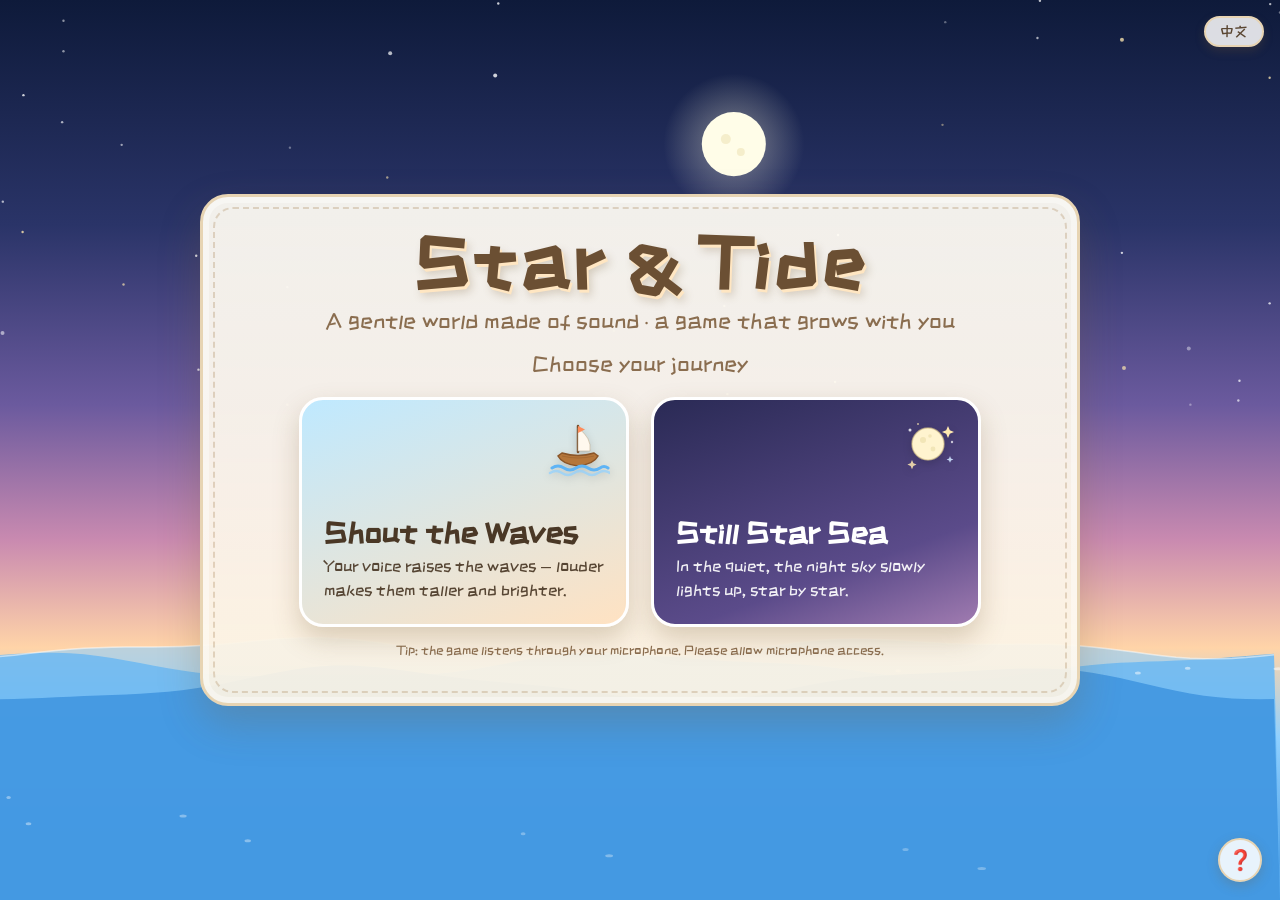
==== commit 3f9eae3d: "fix:Change file location" ====
--- a/voice/index.html
+++ b/voice/index.html
@@ -163,125 +163,10 @@
       <div class="result-btns" id="resultBtns"></div>
     </div>
   </div>
-
+<script src="data/i18n-data.js"></script>
 <script>
 "use strict";
-const I18N = {
-  zh:{
-    title:"星海潮汐", subtitle:"声音里的温柔世界 · 一个用声音陪伴成长的小游戏",
-    chooseTheme:"请选择你的旅程",
-    themeWaveName:"呐喊逐浪", themeWaveDesc:"用声音唤起浪花，声音越大，浪越高、越灿烂。",
-    themeStarName:"静观星海", themeStarDesc:"在安静中，让夜空缓缓亮起，星星越来越多。",
-    homeNote:"小贴士：游戏需要麦克风来聆听你的声音，请允许使用麦克风。",
-    start:"开始", back:"返回首页", next:"下一关", replay:"再来一次",
-    langToggle:"EN",
-    volLabel:"声音强度", histLabel:"近30秒声音记录",
-    goalLabel:"本关目标", goalFull:"圆满达成",
-    timerLeft:"剩余时间", timerRun:"已进行",
-    levelLabel:"第 {n} 关", endless:"无尽探索",
-    waveTag:"呐喊逐浪", starTag:"静观星海",
-    encStart:"准备好，就开始吧！",
-    micTitle:"正在聆听你的声音…",
-    micHint:"请允许浏览器使用麦克风，这是游戏唯一的数据来源。",
-    micErr:"没能连接到麦克风。",
-    micFallback:"用点击模拟声音继续体验",
-    countGo:"开始！",
-    paused:"已暂停",
-    wave_low:"轻轻吸一口气，试着把声音放出来吧～",
-    wave_mid:"再大声一点点，浪花会更欢快！",
-    wave_high:"太棒了！海浪正随着你的声音翻涌！",
-    wave_none:"还没有声音呢，深呼吸，喊出来试试看。",
-    star_loud:"把声音轻轻收起来，看星星慢慢醒来。",
-    star_quiet:"好安静呀，星空正为你一点点铺开。",
-    wave_t0:"每一次发声，海面都轻轻回应了你。再来一次，浪花会更高！",
-    wave_t60:"海浪已为你跳起温柔的舞，真了不起！",
-    wave_t80:"汹涌的浪花在为你欢呼，气势如虹！",
-    wave_t100:"你与大海共鸣，整片海洋都在为你歌唱！",
-    star_t0:"你已经点亮了几颗小星星，慢慢来，星海会越来越大。",
-    star_t60:"星河初现，宁静而美好，你做得很好。",
-    star_t80:"银河横贯天际，你的安静真了不起。",
-    star_t100:"你与星空融为一体，静谧圆满，温柔至极。",
-    endlessDone:"你探索了 {t} 秒，声音里的世界因你而生动。",
-    wave_motto_t100:"🌊 整片海洋都在为你欢呼，你就是最耀眼的浪花！",
-    wave_motto_t80:"🌊 浪潮因你而澎湃，你真的很了不起！",
-    wave_motto_t60:"🌊 浪花已为你跳跃，继续加油，大海在等你！",
-    wave_motto_t0:"🌊 每一朵浪花都记住了你的声音，再试一次吧！",
-    star_motto_t100:"🌌 整片星河为你闪耀，你的宁静温柔而强大！",
-    star_motto_t80:"🌌 银河因你而流淌，安静的力量真了不起！",
-    star_motto_t60:"🌌 星星已为你亮起，继续守护这份宁静吧！",
-    star_motto_t0:"🌌 第一颗星星已悄悄亮起，再安静一点点就好！",
-    endlessMottoWave:"🌊 你的探索永不止步，大海因你而生动！",
-    endlessMottoStar:"🌌 你的宁静让星空永不黯淡，继续前行吧！",
-    hintLoud:"\n（再大声一点、多发几声，稍微努力一下就可以通过啦，再来一次吧！）",
-    hintQuiet:"\n（再安静一点，稍微努力一下就可以通过啦，再来一次吧！）",
-    hintUnlock:"\n（已解锁下一关，也可以再练一次拿更好的成绩！）",
-    fallbackHint:"（{t}：按住空格 / 点击 制造声音）",
-    btnHomeTitle:"返回首页",
-    infoTitle:"游戏说明",
-    infoHowTo:"🎮 操作说明",
-    infoHowToBody:"① 选择主题卡片进入游戏；\n② 允许浏览器使用麦克风；\n③ 「呐喊逐浪」——对着麦克风发声，声音越大浪花越高；\n④ 「静观星海」——保持安静，星空会缓缓亮起；\n⑤ 每关有目标进度，达到 60% 以上即可解锁下一关；\n⑥ 若无麦克风，可点击右上角 🔊 切换为点击/空格模拟声音。",
-    infoAbout:"🌊 开发背景",
-    infoAboutBody:"「星海潮汐」是一款以声音为交互核心的温柔小游戏，专为儿童与家庭设计。\n\n我们相信声音是情感表达最自然的方式——孩子的一声呐喊、一次安静，都值得被看见。游戏用海浪与星空回应孩子的声音，让他们在玩耍中感受表达与宁静的力量。\n\n本游戏为纯前端实现，无需安装，打开即玩。所有声音数据仅在本地浏览器中处理，不会上传任何信息。",
-    infoClose:"关闭"
-  },
-  en:{
-    title:"Star & Tide", subtitle:"A gentle world made of sound · a game that grows with you",
-    chooseTheme:"Choose your journey",
-    themeWaveName:"Shout the Waves", themeWaveDesc:"Your voice raises the waves — louder makes them taller and brighter.",
-    themeStarName:"Still Star Sea", themeStarDesc:"In the quiet, the night sky slowly lights up, star by star.",
-    homeNote:"Tip: the game listens through your microphone. Please allow microphone access.",
-    start:"Start", back:"Home", next:"Next", replay:"Retry",
-    langToggle:"中文",
-    volLabel:"Sound", histLabel:"Last 30s",
-    goalLabel:"Goal", goalFull:"Complete!",
-    timerLeft:"Time left", timerRun:"Elapsed",
-    levelLabel:"Level {n}", endless:"Endless",
-    waveTag:"Shout the Waves", starTag:"Still Star Sea",
-    encStart:"When you are ready, begin!",
-    micTitle:"Listening to your voice…",
-    micHint:"Please allow the browser to use your microphone — it is the only data source.",
-    micErr:"Could not connect to the microphone.",
-    micFallback:"Continue with tap-to-simulate sound",
-    countGo:"Go!",
-    paused:"Paused",
-    wave_low:"Take a breath and try letting your voice out~",
-    wave_mid:"A little louder — the waves will cheer more!",
-    wave_high:"Wonderful! The waves surge with your voice!",
-    wave_none:"No sound yet — breathe deep and give a shout.",
-    star_loud:"Softly gather your voice; watch the stars wake.",
-    star_quiet:"So quiet — the starry sky unfolds for you.",
-    wave_t0:"Every sound you made, the sea gently answered. Try again — the waves will rise higher!",
-    wave_t60:"The waves danced a tender dance for you — bravo!",
-    wave_t80:"Roaring waves cheer for you, full of spirit!",
-    wave_t100:"You resonated with the ocean; the whole sea sings for you!",
-    star_t0:"You already lit a few little stars. Take your time — the sea of stars will grow.",
-    star_t60:"A river of stars appears, calm and beautiful — well done.",
-    star_t80:"The galaxy stretches across the sky; your quiet is amazing.",
-    star_t100:"You became one with the stars — serene, whole, and tender.",
-    endlessDone:"You explored for {t} seconds; the world of sound came alive because of you.",
-    wave_motto_t100:"🌊 The whole ocean cheers for you — you are the brightest wave!",
-    wave_motto_t80:"🌊 The waves surge because of you — truly amazing!",
-    wave_motto_t60:"🌊 The waves are dancing for you — keep going, the sea awaits!",
-    wave_motto_t0:"🌊 Every wave remembers your voice — try once more!",
-    star_motto_t100:"🌌 The entire galaxy shines for you — your calm is gentle and powerful!",
-    star_motto_t80:"🌌 The milky way flows because of you — the power of quiet is amazing!",
-    star_motto_t60:"🌌 Stars have lit up for you — keep guarding this serenity!",
-    star_motto_t0:"🌌 The first star has quietly appeared — just a little more quiet!",
-    endlessMottoWave:"🌊 Your exploration never stops — the sea comes alive because of you!",
-    endlessMottoStar:"🌌 Your calm keeps the stars shining — keep going!",
-    hintLoud:"\n(A little louder and more voices — just a bit more effort and you'll pass. Try again!)",
-    hintQuiet:"\n(A little quieter — just a bit more effort and you'll pass. Try again!)",
-    hintUnlock:"\n(Next level unlocked! You can also retry for a better score!)",
-    fallbackHint:"({t}: hold Space / tap to make sound)",
-    btnHomeTitle:"Back to home",
-    infoTitle:"About",
-    infoHowTo:"🎮 How to Play",
-    infoHowToBody:"① Pick a theme card to start;\n② Allow microphone access in your browser;\n③ \"Shout the Waves\" — speak/shout into the mic, louder makes bigger waves;\n④ \"Still Star Sea\" — stay quiet and watch the starry sky light up;\n⑤ Reach 60%+ of the goal to unlock the next level;\n⑥ No mic? Tap 🔊 to switch to tap/space-bar sound simulation.",
-    infoAbout:"🌊 Background",
-    infoAboutBody:"\"Star & Tide\" is a gentle voice-driven mini game designed for children and families.\n\nWe believe voice is the most natural form of emotional expression — a child's shout or silence deserves to be seen. The game responds with waves and starlight, letting kids feel the power of expression and calm through play.\n\nThis game is pure front-end, no installation needed. All audio data is processed locally in your browser — nothing is ever uploaded.",
-    infoClose:"Close"
-  }
-};
+
 let lang = localStorage.getItem("lang") || "en";
 
 /**
